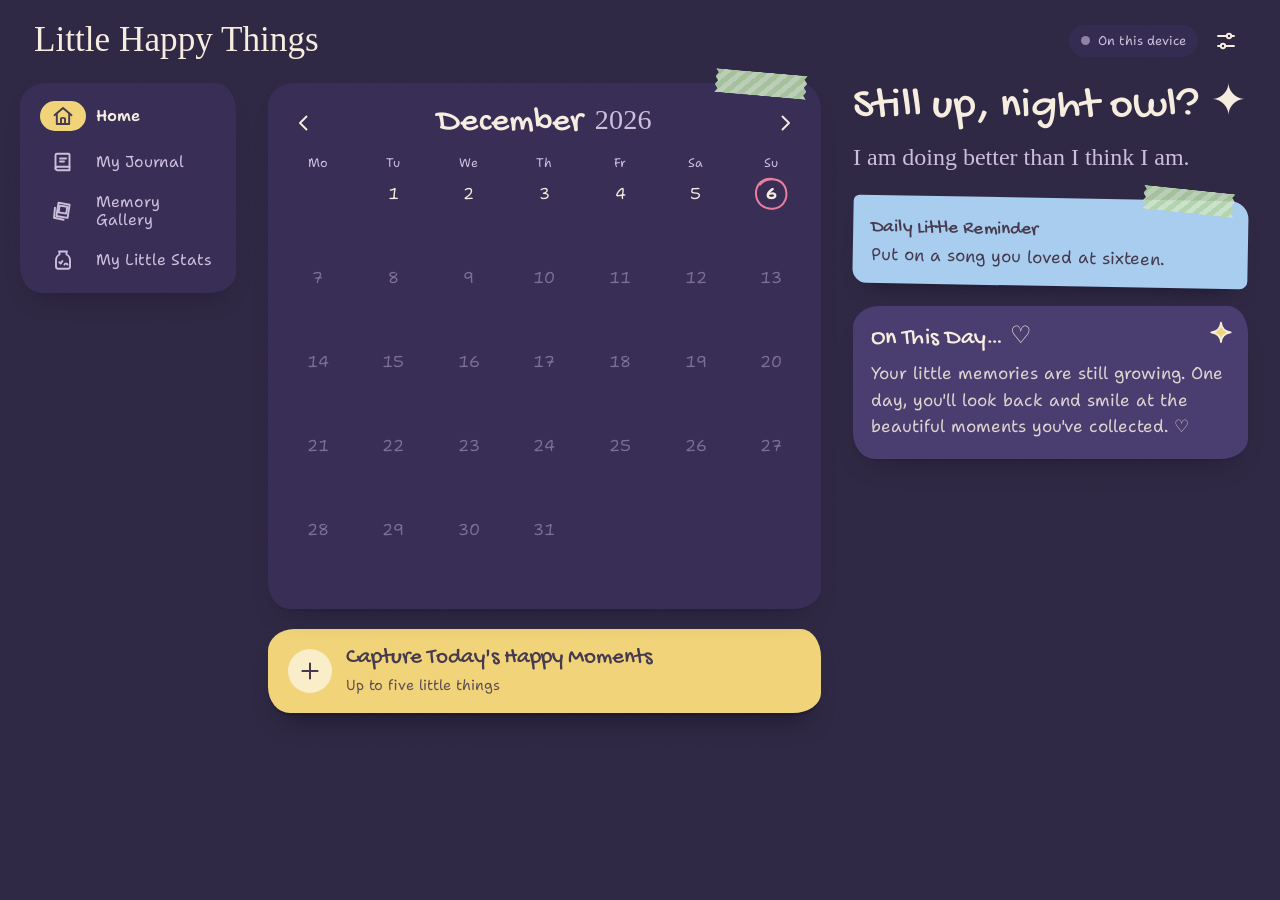
==== index.html @ 17a7c0f8 "Build Little Happy Things gratitude journal PWA Pastel scrapbook diary: calendar home, up to 5 momen" ====
<!doctype html>
<html lang="en-GB" data-theme="day">
<head>
  <meta charset="utf-8">
  <meta name="viewport" content="width=device-width, initial-scale=1, viewport-fit=cover">
  <title>Little Happy Things</title>
  <meta name="description" content="A private little diary for up to five happy moments a day.">
  <meta name="theme-color" content="#fff3c4">
  <link rel="manifest" href="manifest.webmanifest">
  <link rel="icon" href="icons/icon.svg" type="image/svg+xml">
  <link rel="apple-touch-icon" href="icons/icon-192.png">
  <meta name="apple-mobile-web-app-capable" content="yes">
  <meta name="apple-mobile-web-app-status-bar-style" content="default">
  <link rel="preload" href="fonts/shantell-sans.woff2" as="font" type="font/woff2" crossorigin>
  <link rel="preload" href="fonts/gochi-hand.woff2" as="font" type="font/woff2" crossorigin>
  <link rel="stylesheet" href="css/app.css">
  <script type="module" src="js/app.js"></script>
</head>
<body data-route="home">
  <a class="skip" href="#view">Skip to content</a>
  <header class="masthead">
    <a class="wordmark" href="#/" aria-label="Little Happy Things, home">Little Happy Things</a>
    <div class="mast-actions">
      <a id="sync-pill" class="sync-pill off" href="#/settings"><i aria-hidden="true"></i><span>On this device</span></a>
      <a class="icon-btn gear" href="#/settings" aria-label="Settings"><svg viewBox="0 0 24 24" class="icon" aria-hidden="true"><g fill="none" stroke="currentColor" stroke-width="1.9" stroke-linecap="round"><path d="M4 7h9M17 7h3M4 17h3M11 17h9"/><circle cx="15" cy="7" r="2.2"/><circle cx="9" cy="17" r="2.2"/></g></svg></a>
    </div>
  </header>
  <nav class="tabs" aria-label="Main">
    <a href="#/" data-tab="home"><svg viewBox="0 0 24 24" class="icon" aria-hidden="true"><g fill="none" stroke="currentColor" stroke-width="1.9" stroke-linecap="round" stroke-linejoin="round"><path d="M3.5 11.2 12 4l8.5 7.2"/><path d="M5.8 9.6V20h12.4V9.6"/><path d="M10 20v-5.2c0-1.1 4-1.1 4 0V20"/></g></svg><span>Home</span></a>
    <a href="#/journal" data-tab="journal"><svg viewBox="0 0 24 24" class="icon" aria-hidden="true"><g fill="none" stroke="currentColor" stroke-width="1.9" stroke-linecap="round" stroke-linejoin="round"><path d="M6 3.8h11.5a1 1 0 0 1 1 1v15.4H6.2A1.7 1.7 0 0 1 4.5 18.5V5.3c0-.9.6-1.5 1.5-1.5z"/><path d="M4.5 18.5c0-1 .8-1.8 1.8-1.8h12.2"/><path d="M9 8.5h6M9 11.5h4"/></g></svg><span>My Journal</span></a>
    <a href="#/gallery" data-tab="gallery"><svg viewBox="0 0 24 24" class="icon" aria-hidden="true"><g fill="none" stroke="currentColor" stroke-width="1.9" stroke-linecap="round" stroke-linejoin="round"><path d="M7.5 3.8 18.6 5.6l-2 13.3L5.4 17z"/><path d="M8.6 6.6l7.7 1.2-1.1 6.8-7.6-1.2z"/><path d="M4 8.6 3 18.7l9.6 2"/></g></svg><span>Memory Gallery</span></a>
    <a href="#/stats" data-tab="stats"><svg viewBox="0 0 24 24" class="icon" aria-hidden="true"><g fill="none" stroke="currentColor" stroke-width="1.9" stroke-linecap="round" stroke-linejoin="round"><path d="M8 3.5h8M8.5 3.5v3C5.8 7.8 5 10 5 12.5v6c0 1.4 1 2.2 2.2 2.2h9.6c1.2 0 2.2-.8 2.2-2.2v-6c0-2.5-.8-4.7-3.5-6v-3"/><path d="M8.2 14.2l1.4 1.4 1.8-2.6M13.4 16.5c.8-1.4 2.4-1.4 3.2 0"/></g></svg><span>My Little Stats</span></a>
  </nav>
  <main id="view" tabindex="-1"></main>
  <div id="toast" role="status" aria-live="polite"></div>
  <noscript>Little Happy Things needs JavaScript to open your diary.</noscript>
</body>
</html>
---- css/app.css ----
/* Little Happy Things: pastel scrapbook. Paper per section, plum ink, washi, Polaroids. */
@font-face { font-family: 'Shantell Sans'; src: url('../fonts/shantell-sans.woff2') format('woff2'); font-weight: 300 800; font-display: swap; }
@font-face { font-family: 'Gochi Hand'; src: url('../fonts/gochi-hand.woff2') format('woff2'); font-display: swap; }
@font-face { font-family: 'Yellowtail'; src: url('../fonts/yellowtail.woff2') format('woff2'); font-display: swap; }

:root {
  --paper: #fffaf0;
  --card: #fffdf8;
  --polaroid: #fffefa;
  --ink: #463a4f;
  --ink-soft: #6a5a75;
  --butter: #ffe08a; --butter-deep: #f3c243;
  --blush: #ffc6d1; --blush-deep: #ef8aa5;
  --lavender: #d9c7f6; --lavender-deep: #a585dd;
  --baby: #bfdff7; --baby-deep: #74b0e0;
  --sage: #cbe3bf; --sage-deep: #82b871;
  --peach: #ffd3b2;
  --jar-glass: rgb(214 234 250 / .55);
  --shadow: 62 44 78;
  --ground: #fff1c4;
  --line: rgb(70 58 79 / .12);
  --danger: #b4405c;
  --hand: 'Gochi Hand', 'Comic Sans MS', cursive;
  --script: 'Yellowtail', 'Brush Script MT', cursive;
  --body: 'Shantell Sans', 'Comic Sans MS', system-ui, sans-serif;
  --r-organic: 26px 20px 28px 22px / 22px 28px 20px 26px;
  --ease: cubic-bezier(.16, 1, .3, 1);
  color-scheme: light;
}
:root[data-theme="evening"] {
  --paper: #2b2342;
  --card: #382e56;
  --polaroid: #ece2d2;
  --ink: #f6eddf;
  --ink-soft: #cdbfdc;
  --butter: #f1d37a; --butter-deep: #e6b93e;
  --blush: #f3b5c3; --blush-deep: #e97f9c;
  --lavender: #c8b4ef; --lavender-deep: #a98be6;
  --baby: #a9cdee; --baby-deep: #79b2e2;
  --sage: #b6d6a8; --sage-deep: #8bc07a;
  --peach: #f2c29f;
  --jar-glass: rgb(160 190 230 / .18);
  --shadow: 8 4 20;
  --line: rgb(246 237 223 / .12);
  --danger: #ff9bb3;
  color-scheme: dark;
}
body[data-route="home"] { --ground: #fff1c4; }
body[data-route="day"], body[data-route="journal"] { --ground: #ffe4ea; }
body[data-route="gallery"] { --ground: #e0f0fb; }
body[data-route="stats"] { --ground: #e5f1dc; }
body[data-route="settings"], body[data-route="done"] { --ground: #efe7fb; }
[data-theme="evening"] body[data-route="home"] { --ground: #2d2643; }
[data-theme="evening"] body[data-route="day"], [data-theme="evening"] body[data-route="journal"] { --ground: #33243f; }
[data-theme="evening"] body[data-route="gallery"] { --ground: #212b47; }
[data-theme="evening"] body[data-route="stats"] { --ground: #22322f; }
[data-theme="evening"] body[data-route="settings"], [data-theme="evening"] body[data-route="done"] { --ground: #2b2342; }
/* Light paper objects keep dark ink in the evening. */
.polaroid, .mini-polaroid, .pol-frame, .slip { --ink: #463a4f; --ink-soft: #6a5a75; color: var(--ink); }

* { box-sizing: border-box; }
html { -webkit-text-size-adjust: 100%; scroll-padding-top: 80px; overflow-x: clip; }
body { overflow-x: clip; }
body {
  margin: 0; min-height: 100dvh;
  font: 400 1.0625rem/1.55 var(--body);
  color: var(--ink); background: var(--ground);
  transition: background-color .5s var(--ease);
  caret-color: var(--blush-deep);
  accent-color: var(--blush-deep);
}
body::before { /* paper grain */
  content: ''; position: fixed; inset: 0; pointer-events: none; z-index: 0; opacity: .5; mix-blend-mode: multiply;
  background-image: url("data:image/svg+xml,%3Csvg xmlns='http://www.w3.org/2000/svg' width='220' height='220'%3E%3Cfilter id='n'%3E%3CfeTurbulence type='fractalNoise' baseFrequency='.85' numOctaves='3' stitchTiles='stitch'/%3E%3CfeColorMatrix values='0 0 0 0 .45 0 0 0 0 .35 0 0 0 0 .3 0 0 0 .09 0'/%3E%3C/filter%3E%3Crect width='100%25' height='100%25' filter='url(%23n)'/%3E%3C/svg%3E");
}
[data-theme="evening"] body::before { mix-blend-mode: screen; opacity: .35; }
::selection { background: var(--butter); color: #463a4f; }
:focus-visible { outline: 3px dashed var(--lavender-deep); outline-offset: 3px; border-radius: 10px; }
* { scrollbar-width: thin; scrollbar-color: var(--lavender-deep) transparent; }
img { display: block; max-width: 100%; }
a { color: inherit; text-underline-offset: .2em; text-decoration-thickness: 1.5px; }
h1, h2, h3 { font-family: var(--hand); font-weight: 400; line-height: 1.12; margin: 0; text-wrap: balance; letter-spacing: .005em; }
h1 { font-size: clamp(2rem, 1.6rem + 1.6vw, 2.75rem); }
h2 { font-size: 1.6rem; }
h3 { font-size: 1.35rem; }
p { margin: 0; }
.sr { position: absolute; width: 1px; height: 1px; overflow: hidden; clip: rect(0 0 0 0); white-space: nowrap; }
.skip { position: absolute; left: -999px; top: 8px; z-index: 50; background: var(--card); padding: 8px 14px; border-radius: 12px; }
.skip:focus { left: 12px; }
.icon { width: 24px; height: 24px; flex: none; }
svg.deco { width: 22px; height: 22px; }

/* ---------- shell ---------- */
.masthead, .tabs, main, #toast { position: relative; z-index: 1; }
.masthead {
  display: flex; align-items: center; justify-content: space-between; gap: 12px;
  padding: calc(10px + env(safe-area-inset-top)) 16px 6px;
}
.wordmark { font: 400 clamp(1.7rem, 1.4rem + 1.2vw, 2.2rem)/1 var(--script); text-decoration: none; color: var(--ink); padding: 4px 2px 6px; }
.mast-actions { display: flex; align-items: center; gap: 6px; }
.sync-pill {
  display: inline-flex; align-items: center; gap: 8px; text-decoration: none; font-size: .8rem; white-space: nowrap;
  padding: 6px 12px; border-radius: 999px; background: color-mix(in srgb, var(--card) 80%, transparent); color: var(--ink-soft);
}
.sync-pill i { width: 9px; height: 9px; border-radius: 50%; background: var(--ink-soft); opacity: .6; }
.sync-pill.ok i { background: var(--sage-deep); opacity: 1; }
.sync-pill.syncing i { background: var(--baby-deep); opacity: 1; animation: pulse 1s ease-in-out infinite alternate; }
.sync-pill.error { color: var(--danger); } .sync-pill.error i { background: var(--danger); opacity: 1; }
@keyframes pulse { to { transform: scale(.55); } }
.icon-btn {
  display: inline-grid; place-items: center; width: 44px; height: 44px; border-radius: 50%;
  border: 0; background: transparent; color: var(--ink); cursor: pointer; text-decoration: none;
  transition: background-color .2s;
}
.icon-btn:hover { background: color-mix(in srgb, var(--ink) 8%, transparent); }

.tabs {
  position: fixed; inset: auto 0 0 0; z-index: 20;
  display: grid; grid-template-columns: repeat(4, 1fr);
  padding: 6px 6px calc(6px + env(safe-area-inset-bottom));
  background: var(--card); border-radius: 22px 22px 0 0;
  box-shadow: 0 -6px 24px -10px rgb(var(--shadow) / .3);
}
.tabs a {
  display: grid; justify-items: center; gap: 2px; padding: 6px 2px; text-decoration: none;
  font-size: .72rem; line-height: 1.15; text-align: center; color: var(--ink-soft); border-radius: 14px;
}
.tabs a .icon { padding: 3px 10px; width: 46px; height: 30px; border-radius: 999px; transition: background-color .25s var(--ease); }
.tabs a[aria-current] { color: var(--ink); font-weight: 600; }
.tabs a[aria-current] .icon { background: var(--butter); color: #463a4f; }
main { padding: 4px 16px calc(110px + env(safe-area-inset-bottom)); max-width: 1180px; outline: none; }

#toast {
  position: fixed; left: 50%; bottom: calc(96px + env(safe-area-inset-bottom)); z-index: 40;
  transform: translate(-50%, 20px); opacity: 0; pointer-events: none;
  background: var(--ink); color: var(--paper); padding: 10px 18px; border-radius: 999px; font-size: .95rem;
  box-shadow: 0 10px 24px -10px rgb(var(--shadow) / .5); transition: opacity .3s, transform .4s var(--ease);
  max-width: calc(100vw - 32px); text-align: center;
}
#toast.show { opacity: 1; transform: translate(-50%, 0); }

@media (min-width: 960px) {
  body { display: grid; grid-template-columns: 236px minmax(0, 1fr); grid-template-rows: auto 1fr; }
  .masthead { grid-column: 1 / -1; padding: 18px 32px 8px; }
  .tabs {
    position: sticky; top: 16px; align-self: start; grid-template-columns: 1fr; gap: 4px;
    margin: 12px 0 0 20px; padding: 12px; border-radius: var(--r-organic);
    box-shadow: 0 14px 30px -18px rgb(var(--shadow) / .45);
  }
  .tabs a { grid-template-columns: auto 1fr; justify-items: start; align-items: center; gap: 10px; font-size: .98rem; padding: 6px 8px; text-align: left; }
  .tabs a:hover { background: color-mix(in srgb, var(--butter) 30%, transparent); }
  main { padding: 12px 32px 56px; width: 100%; }
  #toast { bottom: 32px; }
}

/* ---------- paper pieces ---------- */
.sheet, .sheet-lav, .sheet-sage {
  position: relative; background: var(--card); border-radius: var(--r-organic);
  box-shadow: 0 2px 0 rgb(var(--shadow) / .06), 0 16px 32px -20px rgb(var(--shadow) / .45);
  padding: 18px;
}
.sheet-lav { background: var(--lavender); --ink-on: #463a4f; color: #463a4f; }
.sheet-sage { background: var(--card); }
[data-theme="evening"] .sheet-lav { background: #4a3d70; color: var(--ink); }
.tape {
  position: absolute; top: -11px; left: 50%; width: 92px; height: 24px; translate: -50% 0; rotate: -3deg; z-index: 2;
  background: repeating-linear-gradient(-45deg, rgb(255 255 255 / .35) 0 5px, transparent 5px 10px), var(--tape, var(--blush));
  opacity: .88;
  -webkit-mask: url("data:image/svg+xml,%3Csvg xmlns='http://www.w3.org/2000/svg' viewBox='0 0 92 24' preserveAspectRatio='none'%3E%3Cpath d='M0 0h92l-3 4 3 4-3 4 3 4-3 4 3 4H0l3-4-3-4 3-4-3-4 3-4z'/%3E%3C/svg%3E") 0 0 / 100% 100%;
          mask: url("data:image/svg+xml,%3Csvg xmlns='http://www.w3.org/2000/svg' viewBox='0 0 92 24' preserveAspectRatio='none'%3E%3Cpath d='M0 0h92l-3 4 3 4-3 4 3 4-3 4 3 4H0l3-4-3-4 3-4-3-4 3-4z'/%3E%3C/svg%3E") 0 0 / 100% 100%;
}
.tape-l { left: 18px; translate: 0 0; rotate: -6deg; --tape: var(--baby); }
.tape-r { left: auto; right: 14px; translate: 0 0; rotate: 5deg; --tape: var(--sage); }
.tilt-a { rotate: -1.6deg; } .tilt-b { rotate: 1.2deg; } .tilt-c { rotate: -.6deg; } .tilt-d { rotate: 2deg; }
.tilt-a .tape { --tape: var(--butter); } .tilt-b .tape { --tape: var(--baby); } .tilt-c .tape { --tape: var(--sage); } .tilt-d .tape { --tape: var(--lavender); }

.btn {
  display: inline-flex; align-items: center; justify-content: center; gap: 8px; min-height: 46px;
  padding: 10px 20px; border: 0; border-radius: 999px; cursor: pointer; text-decoration: none;
  font: 600 1rem/1.2 var(--body); color: #463a4f; background: var(--butter);
  box-shadow: 0 2px 0 rgb(var(--shadow) / .14), 0 10px 18px -12px rgb(var(--shadow) / .6);
  transition: transform .25s var(--ease), box-shadow .25s var(--ease), filter .2s;
}
.btn:hover { transform: translateY(-2px) rotate(-.6deg); }
.btn:active { transform: translateY(1px); }
.btn:disabled { opacity: .5; cursor: not-allowed; transform: none; }
.btn .icon { width: 20px; height: 20px; }
.btn-butter { background: var(--butter); }
.btn-pink { background: var(--blush); }
.btn-lav { background: var(--lavender); }
.btn-ghost { background: transparent; color: var(--ink); box-shadow: inset 0 0 0 2px var(--line); }
.btn-ghost:hover { background: color-mix(in srgb, var(--ink) 6%, transparent); }
.btn-danger { background: var(--blush-deep); color: #3a1b28; }
.btn.big { font-size: 1.12rem; min-height: 56px; padding: 12px 28px; }
.link-btn { border: 0; background: none; padding: 8px 4px; font: inherit; font-size: .95rem; color: var(--ink-soft); text-decoration: underline; cursor: pointer; }
.row { display: flex; flex-wrap: wrap; gap: 10px; align-items: center; }
.hint { font-size: .88rem; color: var(--ink-soft); margin-top: 8px; }
.page-head { margin: 8px 0 18px; }
.page-head p { color: var(--ink-soft); margin-top: 4px; }
.empty { text-align: center; padding: 34px 20px; display: grid; justify-items: center; gap: 14px; }
.empty p { max-width: 34ch; color: var(--ink-soft); }
svg.empty-deco { width: 46px; height: 46px; }
.chips { display: flex; flex-wrap: wrap; gap: 6px; }
.chip { border: 0; border-radius: 999px; padding: 6px 14px; font: inherit; font-size: .88rem; cursor: pointer; background: rgb(255 255 255 / .55); color: #463a4f; }
.chip.on { background: var(--card); box-shadow: inset 0 0 0 2px var(--lavender-deep); font-weight: 600; color: var(--ink); }

/* ---------- home ---------- */
.home { display: grid; grid-template-columns: minmax(0, 1fr); gap: 22px; }
.home-main, .home-side { display: grid; gap: 20px; align-content: start; }
@media (min-width: 960px) {
  .home { grid-template-columns: minmax(0, 1.4fr) minmax(300px, 1fr); gap: 28px 32px; }
  .recent { grid-column: 1 / -1; }
}

.cal { padding: 18px 14px 16px; }
.cal-head { display: flex; align-items: center; justify-content: space-between; margin-bottom: 8px; }
.cal-head h2 { font-size: clamp(1.7rem, 1.4rem + 1vw, 2.2rem); text-align: center; }
.cal-year { font-family: var(--script); font-size: .8em; color: var(--ink-soft); margin-left: 4px; }
.cal-dow, .cal-grid { display: grid; grid-template-columns: repeat(7, minmax(0, 1fr)); gap: 4px; }
.cal-dow span { text-align: center; font-size: .78rem; color: var(--ink-soft); padding-bottom: 4px; }
.cal-day {
  position: relative; aspect-ratio: 1 / 1.12; border-radius: 14px; text-decoration: none;
  display: grid; grid-template-rows: auto 1fr; justify-items: center; padding-top: 4px;
  font-variant-numeric: tabular-nums; transition: background-color .2s, transform .25s var(--ease);
}
a.cal-day:hover { background: color-mix(in srgb, var(--butter) 40%, transparent); transform: rotate(-2deg); }
.cal-day.has { background: color-mix(in srgb, var(--blush) 30%, transparent); }
.cal-day.future { color: var(--ink-soft); opacity: .45; }
.cal-num { position: relative; z-index: 1; font-size: .98rem; line-height: 1.6; }
.cal-day.today .cal-num { font-weight: 700; }
.today-ring { position: absolute; top: -3px; left: 50%; width: 40px; height: 40px; translate: -50% 0; overflow: visible; pointer-events: none; }
.today-ring path { fill: none; stroke: var(--blush-deep); stroke-width: 3; stroke-linecap: round; stroke-dasharray: 1; stroke-dashoffset: 1; animation: draw 1.1s .3s var(--ease) forwards; }
@keyframes draw { to { stroke-dashoffset: 0; } }
.cal-thumb { width: 66%; max-width: 46px; aspect-ratio: 1; align-self: center; background: var(--polaroid); padding: 2px 2px 5px; border-radius: 3px; rotate: -4deg; box-shadow: 0 3px 6px -2px rgb(var(--shadow) / .35); }
.cal-thumb img { width: 100%; height: 100%; object-fit: cover; border-radius: 2px; background: var(--baby); }
svg.cal-sticker { width: 62%; max-width: 40px; align-self: center; }
.cal-mark { position: absolute; right: 2px; bottom: 2px; display: flex; align-items: center; }
svg.cal-flower { width: 15px; height: 15px; }
.cal-mark i { font-style: normal; font-size: .66rem; font-weight: 700; margin-left: -1px; }
.cal-back { display: block; margin: 8px auto 0; }

.capture {
  display: flex; align-items: center; gap: 14px; text-decoration: none; padding: 16px 20px;
  background: var(--butter); color: #463a4f; border-radius: var(--r-organic);
  box-shadow: 0 3px 0 rgb(var(--shadow) / .14), 0 18px 28px -18px rgb(var(--shadow) / .65);
  transition: transform .3s var(--ease);
}
.capture:hover { transform: translateY(-3px) rotate(-.5deg); }
.capture > .icon, svg.capture-deco { width: 44px; height: 44px; padding: 9px; border-radius: 50%; background: rgb(255 255 255 / .6); }
.capture b { display: block; font: 400 1.45rem/1.1 var(--hand); }
.capture small { font-size: .9rem; opacity: .85; }
.capture.full { background: var(--blush); }

.hello { display: grid; gap: 10px; }
.affirm { font: 400 1.5rem/1.3 var(--script); color: var(--ink-soft); }
.reminder {
  position: relative; margin-top: 14px; padding: 22px 18px 16px; background: var(--baby); color: #463a4f;
  border-radius: 6px 18px 8px 14px; rotate: 1deg; box-shadow: 0 14px 22px -16px rgb(var(--shadow) / .6);
}
.reminder h2 { font-size: 1.2rem; margin-bottom: 2px; }

.otd { padding: 20px 18px; }
.otd h2 { font-size: 1.5rem; }
.otd-empty p { margin-top: 8px; color: inherit; opacity: .85; }
svg.otd-spark { position: absolute; right: 14px; top: 14px; width: 26px; height: 26px; }
.envelope { margin-top: 14px; }
.envelope summary { list-style: none; cursor: pointer; position: relative; height: 214px; perspective: 600px; border-radius: 12px; overflow: hidden; }
.envelope summary::-webkit-details-marker { display: none; }
.env-back, .env-front, .env-flap { position: absolute; left: 6%; right: 6%; }
.env-back { top: 30px; bottom: 50px; background: #b89fe6; border-radius: 10px; }
.env-front { top: 30px; bottom: 50px; background: #e8dcfb; border-radius: 10px; clip-path: polygon(0 0, 50% 58%, 100% 0, 100% 100%, 0 100%); box-shadow: inset 0 -2px 0 rgb(0 0 0 / .05); }
.env-flap { top: 30px; height: 50%; background: #d4c2f5; clip-path: polygon(0 0, 100% 0, 50% 100%); transform-origin: top; transition: transform .7s var(--ease), z-index 0s .35s; z-index: 3; }
.env-seal { position: absolute; left: 50%; top: calc(30px + 41%); translate: -50% -50%; z-index: 4; width: 40px; height: 40px; display: grid; place-items: center; border-radius: 50%; background: #f28fa8; box-shadow: 0 3px 6px rgb(0 0 0 / .18); transition: opacity .3s, scale .4s var(--ease); }
svg.seal-heart { width: 22px; height: 22px; --blush-deep: #fff2f5; }
.env-letter { position: absolute; left: 14%; right: 14%; top: 40px; height: 120px; display: flex; justify-content: center; gap: 6px; transition: transform .8s .15s var(--ease); }
.env-peek { width: 74px; height: 86px; background: var(--polaroid); padding: 5px 5px 14px; border-radius: 3px; box-shadow: 0 4px 10px -4px rgb(0 0 0 / .3); display: grid; place-items: center; }
.env-peek.p0 { rotate: -8deg; } .env-peek.p1 { rotate: 3deg; translate: 0 -6px; } .env-peek.p2 { rotate: 9deg; }
.env-peek img { width: 100%; height: 100%; object-fit: cover; }
.env-peek svg { width: 40px; height: 40px; }
.env-label { position: absolute; left: 0; right: 0; bottom: 0; z-index: 5; text-align: center; color: inherit; transition: opacity .3s; }
.env-label b { display: block; font: 400 1.15rem/1.1 var(--hand); }
.env-label small { font-size: .82rem; opacity: .8; }
.envelope[open] .env-flap { transform: rotateX(180deg); z-index: 0; }
.envelope[open] .env-seal { opacity: 0; scale: .4; }
.envelope[open] .env-letter { transform: translateY(-34px); }
.envelope[open] .env-label small { visibility: hidden; }
.otd-body { display: grid; gap: 8px; margin-top: 10px; animation: rise .6s .2s var(--ease) backwards; }
@keyframes rise { from { opacity: 0; transform: translateY(14px); } }
.otd-date { font: 400 1.6rem/1.2 var(--script); }
.otd-sub { font-size: .95rem; }
.otd-list { list-style: none; padding: 0; margin: 8px 0 6px; display: grid; grid-template-columns: repeat(auto-fill, minmax(130px, 1fr)); gap: 14px; }
.otd-body .btn { justify-self: start; background: var(--card); color: var(--ink); }
[data-theme="evening"] .otd .chip { background: rgb(255 255 255 / .12); color: var(--ink); }

.mini-polaroid {
  position: relative; display: grid; gap: 6px; align-content: start; background: var(--polaroid); padding: 8px 8px 10px;
  border-radius: 4px; text-decoration: none; box-shadow: 0 2px 0 rgb(0 0 0 / .04), 0 10px 18px -12px rgb(var(--shadow) / .6);
  transition: transform .3s var(--ease);
}
a.mini-polaroid:hover { transform: translateY(-4px) rotate(0deg); }
.mini-polaroid img { width: 100%; aspect-ratio: 1; object-fit: cover; border-radius: 2px; background: var(--baby); }
.mini-polaroid p { font-size: .86rem; line-height: 1.35; display: -webkit-box; -webkit-line-clamp: 3; -webkit-box-orient: vertical; overflow: hidden; }
.mini-polaroid time { font-size: .78rem; color: var(--ink-soft); }
.mini-polaroid.note { background: color-mix(in srgb, var(--butter) 55%, #fffdf6); min-height: 150px; }
.mini-polaroid.note p { -webkit-line-clamp: 5; font-family: var(--hand); font-size: 1.05rem; }
svg.note-sticker { width: 34px; height: 34px; }
.mini-meta { display: flex; gap: 4px; }
.mini-meta svg { width: 24px; height: 24px; }

.recent h2 { margin-bottom: 10px; }
.recent-strip { list-style: none; margin: 0 -16px; padding: 10px 16px 16px; display: grid; grid-auto-flow: column; grid-auto-columns: 136px; gap: 14px; overflow-x: auto; scroll-snap-type: x mandatory; }
.recent-strip li { scroll-snap-align: start; }
@media (min-width: 960px) { .recent-strip { margin: 0; padding: 10px 4px 16px; grid-auto-columns: 150px; } }

/* ---------- day page ---------- */
.day { display: grid; grid-template-columns: minmax(0, 1fr); gap: 18px; }
.day-head { display: grid; gap: 4px; }
.back { display: inline-flex; align-items: center; gap: 2px; text-decoration: none; color: var(--ink-soft); font-size: .95rem; justify-self: start; padding: 6px 8px 6px 0; }
.back .icon { width: 20px; height: 20px; }
.day-date { font: 400 1.75rem/1.2 var(--script); color: var(--ink-soft); }
.day-sub { color: var(--ink-soft); }
.jar-panel { display: flex; align-items: center; gap: 14px; padding: 6px 4px; }
svg.jar { width: 92px; height: auto; flex: none; overflow: visible; }
.jar-count, .jar-full { font: 400 1.35rem/1.25 var(--hand); }
.jar-count b { font-family: var(--body); font-weight: 700; font-size: 1.1rem; background: var(--butter); color: #463a4f; padding: 1px 9px; border-radius: 999px; margin-right: 4px; }
.jar-full { color: var(--blush-deep); }
.jar-star { transform-box: fill-box; }
.jar-star.drop, .done .jar-star { animation: drop .9s var(--ease) backwards; animation-delay: calc(var(--i) * 90ms); }
@keyframes drop { from { opacity: 0; translate: 0 -70px; } 60% { opacity: 1; } }

.moments { list-style: none; padding: 0; margin: 0; display: grid; gap: 26px; }
@media (min-width: 760px) { .moments { grid-template-columns: repeat(2, minmax(0, 1fr)); align-items: start; } .moment.editing { grid-column: 1 / -1; } }
@media (min-width: 960px) {
  .day { grid-template-columns: 220px minmax(0, 1fr); column-gap: 32px; align-items: start; }
  .day-head { grid-column: 1 / -1; }
  .jar-panel { grid-row: 2 / span 3; position: sticky; top: 20px; flex-direction: column; text-align: center; }
  .jar-panel svg.jar { width: 150px; }
  .moments, .add-moment, .day-save { grid-column: 2; }
}
.moment { position: relative; padding: 22px 18px 12px; border-radius: 6px; box-shadow: 0 2px 0 rgb(0 0 0 / .04), 0 18px 28px -20px rgb(var(--shadow) / .7); }
.moment.note {
  background: var(--card);
  background-image: repeating-linear-gradient(transparent 0 29px, var(--line) 29px 30px);
  background-position: 0 14px;
}
.moment.polaroid { background: var(--polaroid); padding: 14px 14px 12px; }
.pol-frame { background: var(--baby); border-radius: 2px; overflow: hidden; aspect-ratio: 1; }
.pol-frame img { width: 100%; height: 100%; object-fit: cover; }
.moment-prompt { font-size: .82rem; color: var(--ink-soft); margin-top: 6px; }
.moment-text { font: 400 1.3rem/1.38 var(--hand); margin-top: 4px; overflow-wrap: anywhere; }
.polaroid .moment-text { margin-top: 2px; }
.moment-foot { display: flex; align-items: center; gap: 2px; margin-top: 6px; min-height: 44px; }
.moment-foot .spacer { flex: 1; }
.moment-foot .icon-btn { width: 40px; height: 40px; color: var(--ink-soft); }
.mood-tag { display: inline-flex; align-items: center; gap: 6px; font-size: .88rem; color: var(--ink-soft); }
.mood-tag svg { width: 28px; height: 28px; }
svg.moment-sticker { position: absolute; right: -10px; top: -14px; width: 54px; height: 54px; rotate: 12deg; filter: drop-shadow(0 3px 3px rgb(var(--shadow) / .2)); }
.moment.confirm { rotate: 0deg; display: grid; gap: 8px; padding: 20px 18px; }
.confirm-q { font: 400 1.4rem var(--hand); }
.confirm-text { color: var(--ink-soft); }
.moment.editing { rotate: 0deg; padding: 24px 18px 18px; box-shadow: 0 0 0 3px var(--blush), 0 22px 36px -22px rgb(var(--shadow) / .8); }
.editor { display: grid; gap: 14px; }
.editor-prompt { display: flex; align-items: center; justify-content: space-between; gap: 8px; }
.editor-prompt label { font: 400 1.35rem/1.2 var(--hand); }
.editor textarea {
  width: 100%; resize: vertical; min-height: 96px; border: 0; padding: 4px 2px; font: 400 1.3rem/30px var(--hand); color: var(--ink);
  background: repeating-linear-gradient(transparent 0 29px, var(--line) 29px 30px); background-attachment: local;
}
.editor textarea::placeholder { color: var(--ink-soft); opacity: .8; }
.editor textarea:focus-visible { outline-offset: 6px; }
.char-count { font-size: .78rem; color: var(--ink-soft); text-align: right; margin-top: -10px; font-variant-numeric: tabular-nums; }
.editor-photo { display: flex; align-items: center; gap: 14px; }
.editor-photo .pol-frame.small { width: 96px; flex: none; padding: 5px 5px 14px; background: var(--polaroid); box-shadow: 0 6px 14px -8px rgb(var(--shadow) / .6); rotate: -3deg; }
.editor-photo .pol-frame.small img { aspect-ratio: 1; }
.editor-photo .col { display: grid; gap: 4px; justify-items: start; }
.photo-drop { display: flex; align-items: center; gap: 12px; width: 100%; padding: 14px 16px; border-radius: 14px; border: 2px dashed var(--line); cursor: pointer; color: var(--ink-soft); }
.photo-drop:hover { border-color: var(--blush-deep); color: var(--ink); }
.file-btn.busy { opacity: .6; pointer-events: none; }
.file-btn.busy span::after { content: ' (tidying up…)'; }
.picker { border: 0; padding: 0; margin: 0; }
.picker legend { font-size: .9rem; color: var(--ink-soft); margin-bottom: 6px; padding: 0; }
.picker-row { display: flex; flex-wrap: wrap; gap: 6px; }
.picker input { position: absolute; opacity: 0; width: 1px; height: 1px; }
.picker label { display: grid; place-items: center; width: 48px; height: 48px; border-radius: 14px; cursor: pointer; transition: background-color .2s, transform .25s var(--ease); }
.picker label:hover { background: color-mix(in srgb, var(--butter) 40%, transparent); transform: rotate(-6deg); }
.picker label svg { width: 36px; height: 36px; }
.picker .none { font-size: .78rem; color: var(--ink-soft); }
.picker input:checked + label { background: var(--butter); box-shadow: inset 0 0 0 2px #463a4f; --ink: #463a4f; color: #463a4f; }
.picker input:focus-visible + label { outline: 3px dashed var(--lavender-deep); outline-offset: 2px; }
.picker-row.moods { display: grid; grid-template-columns: repeat(6, minmax(0, 1fr)); max-width: 420px; }
.moods label { width: auto; height: auto; padding: 6px 2px 4px; gap: 2px; font-size: .72rem; }
.moods label svg { width: 34px; height: 34px; }
.editor-actions { display: flex; justify-content: flex-end; gap: 10px; flex-wrap: wrap; }
.add-moment {
  display: grid; grid-template-columns: auto 1fr; align-items: center; column-gap: 12px; text-align: left; width: 100%;
  padding: 16px 18px; border-radius: var(--r-organic); border: 2.5px dashed color-mix(in srgb, var(--ink) 30%, transparent);
  background: color-mix(in srgb, var(--card) 50%, transparent); color: var(--ink); cursor: pointer; font: inherit;
  transition: background-color .2s, transform .3s var(--ease);
}
.add-moment:hover { background: var(--card); transform: rotate(-.5deg); }
.add-moment .icon { grid-row: span 2; width: 40px; height: 40px; padding: 8px; border-radius: 50%; background: var(--blush); color: #463a4f; }
.add-moment span { font: 400 1.35rem/1.15 var(--hand); }
.add-moment small { color: var(--ink-soft); font-size: .9rem; }
.day-save { display: grid; justify-items: center; padding: 8px 0 4px; }

/* ---------- save reward ---------- */
.done { position: relative; min-height: 70dvh; display: grid; place-items: center; padding: 30px 0; overflow: hidden; }
.done-card {
  position: relative; max-width: 560px; width: 100%; text-align: center; display: grid; justify-items: center; gap: 18px;
  padding: 44px 26px 30px; background: var(--card); border-radius: var(--r-organic);
  box-shadow: 0 30px 50px -30px rgb(var(--shadow) / .7); animation: rise .8s var(--ease) backwards;
}
.done-lead { font: 400 1.4rem var(--hand); color: var(--ink-soft); }
.done-quote { margin: 0; font: 400 clamp(2.1rem, 1.6rem + 2vw, 3rem)/1.18 var(--script); text-wrap: balance; color: var(--ink); }
.done svg.jar.small { width: 84px; }
.done-actions { display: grid; justify-items: center; gap: 6px; }
.confetti span { position: absolute; top: -40px; left: calc(6% + var(--i) * 12%); animation: fall 6s calc(var(--i) * -.7s) linear infinite; }
.confetti svg { width: 26px; height: 26px; }
@keyframes fall { to { transform: translateY(calc(100dvh + 80px)) rotate(240deg); } }

/* ---------- journal ---------- */
.search {
  display: flex; align-items: center; gap: 10px; padding: 0 16px; margin-bottom: 18px;
  background: var(--card); border-radius: 999px; box-shadow: inset 0 0 0 2px var(--line);
}
.search:focus-within { box-shadow: inset 0 0 0 2px var(--blush-deep); }
.search input { flex: 1; min-width: 0; height: 52px; border: 0; background: none; font: inherit; color: var(--ink); outline: none; }
.search input::placeholder { color: var(--ink-soft); }
.month-h { margin: 22px 0 10px; font-size: 1.5rem; }
.entries { list-style: none; padding: 0; margin: 0; display: grid; gap: 12px; }
.entry {
  display: grid; grid-template-columns: 54px minmax(0, 1fr) auto; gap: 14px; align-items: start; padding: 14px 16px;
  background: var(--card); border-radius: var(--r-organic); text-decoration: none;
  box-shadow: 0 10px 22px -18px rgb(var(--shadow) / .6); transition: transform .3s var(--ease);
}
.entry:hover { transform: translateX(4px) rotate(-.3deg); }
.entry-date { display: grid; justify-items: center; line-height: 1; padding-top: 2px; }
.entry-date b { font: 400 2.1rem var(--hand); }
.entry-date small { font-size: .78rem; color: var(--ink-soft); margin-top: 4px; }
.entry-lines { list-style: none; padding: 0; margin: 0; display: grid; gap: 4px; }
.entry-lines li { display: flex; gap: 8px; align-items: start; font-size: .97rem; }
.entry-lines span { overflow-wrap: anywhere; }
svg.mood.xs, .entry-lines svg.dot { width: 22px; height: 22px; flex: none; }
mark { background: var(--butter); color: #463a4f; border-radius: 4px; padding: 0 2px; }
.entry-thumbs { display: flex; }
.entry-thumbs .thumb { width: 52px; height: 58px; padding: 3px 3px 9px; background: var(--polaroid); border-radius: 2px; box-shadow: 0 4px 8px -4px rgb(var(--shadow) / .5); }
.entry-thumbs .thumb + .thumb { margin-left: -18px; }
.entry-thumbs img { width: 100%; height: 100%; object-fit: cover; }
@media (max-width: 520px) { .entry { grid-template-columns: 46px minmax(0, 1fr); } .entry-thumbs { grid-column: 2; } }

/* ---------- gallery ---------- */
.filters { display: flex; flex-wrap: wrap; gap: 10px; margin-bottom: 20px; }
.filters label { display: flex; align-items: center; gap: 8px; font-size: .9rem; color: var(--ink-soft); }
select {
  appearance: none; font: inherit; color: var(--ink); min-height: 44px; padding: 8px 38px 8px 16px; border: 0; border-radius: 999px; cursor: pointer;
  background: var(--card) url("data:image/svg+xml,%3Csvg xmlns='http://www.w3.org/2000/svg' viewBox='0 0 24 24'%3E%3Cpath d='M7 10l5 5 5-5' fill='none' stroke='%23a585dd' stroke-width='2.4' stroke-linecap='round' stroke-linejoin='round'/%3E%3C/svg%3E") right 12px center / 18px no-repeat;
  box-shadow: inset 0 0 0 2px var(--line);
}
.masonry { list-style: none; padding: 8px 0 0; margin: 0; columns: 2; column-gap: 16px; }
@media (min-width: 700px) { .masonry { columns: 3; column-gap: 22px; } }
@media (min-width: 1200px) { .masonry { columns: 4; } }
.masonry li { break-inside: avoid; padding: 14px 0 12px; }
.g-item { position: relative; display: grid; gap: 8px; text-decoration: none; padding: 10px 10px 12px; border-radius: 4px; box-shadow: 0 2px 0 rgb(0 0 0 / .04), 0 16px 24px -18px rgb(var(--shadow) / .7); transition: transform .35s var(--ease); }
.g-item:hover { transform: translateY(-4px) rotate(0deg) scale(1.02); }
.g-item.polaroid { background: var(--polaroid); }
.g-item.note { background: var(--card); padding: 22px 14px 12px; }
.masonry li:nth-child(5n+2) .g-item.note { background: var(--butter); color: #463a4f; }
.masonry li:nth-child(5n+4) .g-item.note { background: var(--blush); color: #463a4f; }
.g-item p { font: 400 1.12rem/1.35 var(--hand); overflow-wrap: anywhere; }
.g-item.note p { font-size: 1.3rem; }
.g-meta { display: flex; justify-content: space-between; align-items: center; font-size: .78rem; color: var(--ink-soft); }
.masonry .note .g-meta { color: inherit; opacity: .75; }
svg.g-sticker { position: absolute; right: -8px; bottom: 26px; width: 42px; height: 42px; rotate: -10deg; }

/* ---------- stats ---------- */
.recap { display: grid; gap: 20px; padding: 22px; }
@media (min-width: 760px) { .recap { grid-template-columns: 200px minmax(0, 1fr); align-items: center; } .shelf { grid-column: 1 / -1; } }
.recap-jar { display: grid; justify-items: center; gap: 4px; }
.recap-jar svg.jar { width: 130px; }
.jar-label { display: grid; justify-items: center; background: var(--butter); color: #463a4f; padding: 6px 16px 8px; border-radius: 6px 14px 8px 12px; rotate: -3deg; text-align: center; }
.jar-label b { font: 400 2.4rem/1 var(--hand); }
.jar-label span { font-size: .85rem; }
.recap-notes { display: grid; gap: 12px; }
.recap-list { list-style: none; padding: 0; margin: 0; display: grid; gap: 10px; }
.recap-list li { padding-left: 26px; position: relative; }
.recap-list li:not(.with-art)::before { content: ''; position: absolute; left: 4px; top: .55em; width: 10px; height: 10px; border-radius: 50%; background: var(--sage-deep); }
.recap-list li.with-art { padding-left: 0; display: flex; align-items: center; gap: 10px; }
svg.mood.sm, svg.sticker.sm { width: 34px; height: 34px; flex: none; }
.shelf { list-style: none; padding: 14px 0 0; margin: 0; display: grid; grid-template-columns: repeat(6, 1fr); gap: 12px 8px; border-top: 2px dashed var(--line); }
@media (min-width: 760px) { .shelf { grid-template-columns: repeat(12, 1fr); } }
.shelf li { display: grid; justify-items: center; gap: 2px; font-size: .8rem; }
.shelf b { font-weight: 700; font-variant-numeric: tabular-nums; }
.shelf small { color: var(--ink-soft); }
.shelf-jar { position: relative; width: 30px; height: 38px; border: 2px solid var(--ink); border-radius: 8px 8px 10px 10px; background: var(--jar-glass); overflow: hidden; }
.shelf-jar::before { content: ''; position: absolute; left: 3px; right: 3px; top: -2px; height: 5px; background: var(--lavender); border-bottom: 2px solid var(--ink); }
.shelf-jar i { position: absolute; left: 0; right: 0; bottom: 0; height: calc(var(--fill) * 80%); background: var(--sage-deep); transition: height .8s var(--ease); }
.memory-jar { margin-top: 26px; display: grid; gap: 16px; padding: 22px; }
.mj-head { display: flex; flex-wrap: wrap; justify-content: space-between; align-items: center; gap: 12px; }
.mj-head p { color: var(--ink-soft); margin-top: 4px; }
.slips { list-style: none; padding: 6px 0 0; margin: 0; display: flex; flex-wrap: wrap; gap: 10px 8px; }
.slip {
  display: block; max-width: 22ch; padding: 6px 12px 7px; font-size: .86rem; line-height: 1.3; text-decoration: none; color: #463a4f;
  border-radius: 2px 6px 3px 5px; box-shadow: 0 4px 8px -5px rgb(0 0 0 / .35); white-space: nowrap; overflow: hidden; text-overflow: ellipsis;
  transition: transform .25s var(--ease);
}
.slip:hover { transform: translateY(-3px) rotate(0deg); }
.slip-butter { background: var(--butter); } .slip-blush { background: var(--blush); } .slip-lavender { background: var(--lavender); }
.slip-baby { background: var(--baby); } .slip-sage { background: var(--sage); } .slip-peach { background: var(--peach); }
.pulled { display: flex; gap: 14px; align-items: center; max-width: none; white-space: normal; padding: 14px 16px; font-size: 1rem; rotate: -1deg; }
.pulled b { display: block; font: 400 1.35rem/1.25 var(--hand); }
.pulled small { font-size: .82rem; opacity: .8; }
.pulled .thumb { width: 70px; flex: none; padding: 3px 3px 10px; background: #fffefa; box-shadow: 0 4px 8px -4px rgb(0 0 0 / .4); }
.pulled .thumb img { aspect-ratio: 1; object-fit: cover; }
.pulled.pop { animation: pop .6s var(--ease); }
@keyframes pop { from { transform: translateY(30px) scale(.8) rotate(-8deg); opacity: 0; } }

/* ---------- settings ---------- */
.settings { display: grid; gap: 22px; max-width: 680px; }
.settings .page-head { margin-bottom: 0; }
.set-card { display: grid; gap: 12px; padding: 22px; }
.set-card h2 { display: flex; align-items: center; gap: 10px; font-size: 1.5rem; }
.set-card > p { color: var(--ink-soft); }
.sync-form { display: grid; gap: 14px; }
.sync-form label { display: grid; gap: 4px; font-weight: 600; font-size: .95rem; }
.sync-form small { font-weight: 400; color: var(--ink-soft); }
.sync-form input { font: inherit; font-weight: 400; color: var(--ink); min-height: 48px; padding: 10px 14px; border-radius: 14px; border: 0; background: var(--paper); box-shadow: inset 0 0 0 2px var(--line); }
.sync-form input:focus { outline: none; box-shadow: inset 0 0 0 2px var(--blush-deep); }
.sync-form .btn { justify-self: start; }
.error { color: var(--danger); font-size: .92rem; }
.fine { font-size: .82rem; color: var(--ink-soft); }
.seg { display: flex; flex-wrap: wrap; gap: 8px; }
.seg input { position: absolute; opacity: 0; }
.seg span { display: inline-block; padding: 10px 16px; border-radius: 999px; cursor: pointer; box-shadow: inset 0 0 0 2px var(--line); font-size: .95rem; }
.seg input:checked + span { background: var(--lavender); color: #463a4f; box-shadow: none; font-weight: 600; }
.seg input:focus-visible + span { outline: 3px dashed var(--lavender-deep); outline-offset: 2px; }

@media (prefers-reduced-motion: reduce) {
  *, *::before, *::after { animation-duration: .01ms !important; animation-iteration-count: 1 !important; transition-duration: .15s !important; }
  .today-ring path { stroke-dashoffset: 0; }
  .confetti { display: none; }
}
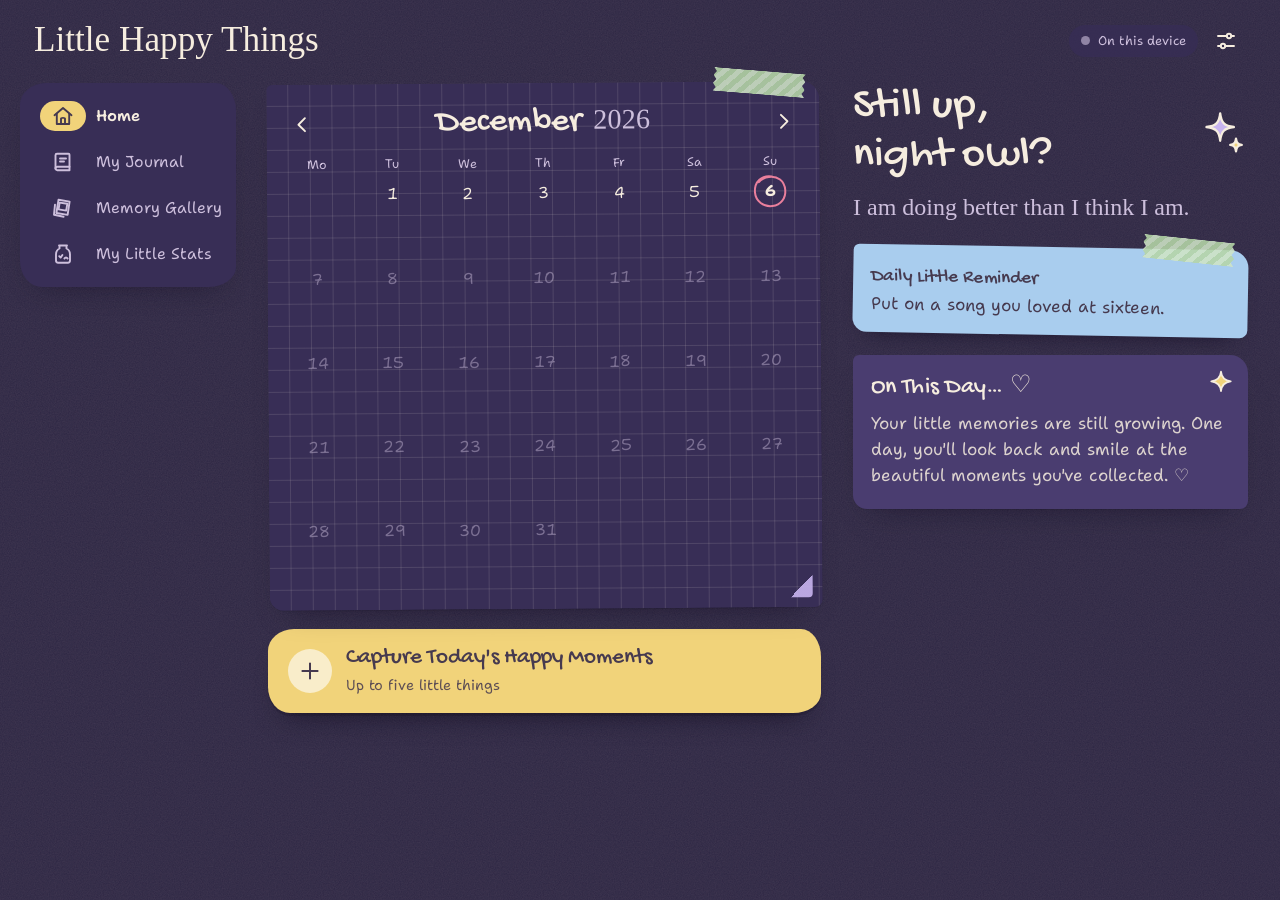
==== commit c323f078: "Apply design review fixes Paper sheets with visible grain and grid-paper calendar, star-filled year " ====
--- a/index.html
+++ b/index.html
@@ -27,9 +27,9 @@
   </header>
   <nav class="tabs" aria-label="Main">
     <a href="#/" data-tab="home"><svg viewBox="0 0 24 24" class="icon" aria-hidden="true"><g fill="none" stroke="currentColor" stroke-width="1.9" stroke-linecap="round" stroke-linejoin="round"><path d="M3.5 11.2 12 4l8.5 7.2"/><path d="M5.8 9.6V20h12.4V9.6"/><path d="M10 20v-5.2c0-1.1 4-1.1 4 0V20"/></g></svg><span>Home</span></a>
-    <a href="#/journal" data-tab="journal"><svg viewBox="0 0 24 24" class="icon" aria-hidden="true"><g fill="none" stroke="currentColor" stroke-width="1.9" stroke-linecap="round" stroke-linejoin="round"><path d="M6 3.8h11.5a1 1 0 0 1 1 1v15.4H6.2A1.7 1.7 0 0 1 4.5 18.5V5.3c0-.9.6-1.5 1.5-1.5z"/><path d="M4.5 18.5c0-1 .8-1.8 1.8-1.8h12.2"/><path d="M9 8.5h6M9 11.5h4"/></g></svg><span>My Journal</span></a>
-    <a href="#/gallery" data-tab="gallery"><svg viewBox="0 0 24 24" class="icon" aria-hidden="true"><g fill="none" stroke="currentColor" stroke-width="1.9" stroke-linecap="round" stroke-linejoin="round"><path d="M7.5 3.8 18.6 5.6l-2 13.3L5.4 17z"/><path d="M8.6 6.6l7.7 1.2-1.1 6.8-7.6-1.2z"/><path d="M4 8.6 3 18.7l9.6 2"/></g></svg><span>Memory Gallery</span></a>
-    <a href="#/stats" data-tab="stats"><svg viewBox="0 0 24 24" class="icon" aria-hidden="true"><g fill="none" stroke="currentColor" stroke-width="1.9" stroke-linecap="round" stroke-linejoin="round"><path d="M8 3.5h8M8.5 3.5v3C5.8 7.8 5 10 5 12.5v6c0 1.4 1 2.2 2.2 2.2h9.6c1.2 0 2.2-.8 2.2-2.2v-6c0-2.5-.8-4.7-3.5-6v-3"/><path d="M8.2 14.2l1.4 1.4 1.8-2.6M13.4 16.5c.8-1.4 2.4-1.4 3.2 0"/></g></svg><span>My Little Stats</span></a>
+    <a href="#/journal" data-tab="journal"><svg viewBox="0 0 24 24" class="icon" aria-hidden="true"><g fill="none" stroke="currentColor" stroke-width="1.9" stroke-linecap="round" stroke-linejoin="round"><path d="M6 3.8h11.5a1 1 0 0 1 1 1v15.4H6.2A1.7 1.7 0 0 1 4.5 18.5V5.3c0-.9.6-1.5 1.5-1.5z"/><path d="M4.5 18.5c0-1 .8-1.8 1.8-1.8h12.2"/><path d="M9 8.5h6M9 11.5h4"/></g></svg><span><span class="tab-full">My Journal</span><span class="tab-short">Journal</span></span></a>
+    <a href="#/gallery" data-tab="gallery"><svg viewBox="0 0 24 24" class="icon" aria-hidden="true"><g fill="none" stroke="currentColor" stroke-width="1.9" stroke-linecap="round" stroke-linejoin="round"><path d="M7.5 3.8 18.6 5.6l-2 13.3L5.4 17z"/><path d="M8.6 6.6l7.7 1.2-1.1 6.8-7.6-1.2z"/><path d="M4 8.6 3 18.7l9.6 2"/></g></svg><span><span class="tab-full">Memory Gallery</span><span class="tab-short">Gallery</span></span></a>
+    <a href="#/stats" data-tab="stats"><svg viewBox="0 0 24 24" class="icon" aria-hidden="true"><g fill="none" stroke="currentColor" stroke-width="1.9" stroke-linecap="round" stroke-linejoin="round"><path d="M8 3.5h8M8.5 3.5v3C5.8 7.8 5 10 5 12.5v6c0 1.4 1 2.2 2.2 2.2h9.6c1.2 0 2.2-.8 2.2-2.2v-6c0-2.5-.8-4.7-3.5-6v-3"/><path d="M8.2 14.2l1.4 1.4 1.8-2.6M13.4 16.5c.8-1.4 2.4-1.4 3.2 0"/></g></svg><span><span class="tab-full">My Little Stats</span><span class="tab-short">Stats</span></span></a>
   </nav>
   <main id="view" tabindex="-1"></main>
   <div id="toast" role="status" aria-live="polite"></div>
--- a/css/app.css
+++ b/css/app.css
@@ -70,10 +70,10 @@
   accent-color: var(--blush-deep);
 }
 body::before { /* paper grain */
-  content: ''; position: fixed; inset: 0; pointer-events: none; z-index: 0; opacity: .5; mix-blend-mode: multiply;
-  background-image: url("data:image/svg+xml,%3Csvg xmlns='http://www.w3.org/2000/svg' width='220' height='220'%3E%3Cfilter id='n'%3E%3CfeTurbulence type='fractalNoise' baseFrequency='.85' numOctaves='3' stitchTiles='stitch'/%3E%3CfeColorMatrix values='0 0 0 0 .45 0 0 0 0 .35 0 0 0 0 .3 0 0 0 .09 0'/%3E%3C/filter%3E%3Crect width='100%25' height='100%25' filter='url(%23n)'/%3E%3C/svg%3E");
-}
-[data-theme="evening"] body::before { mix-blend-mode: screen; opacity: .35; }
+  content: ''; position: fixed; inset: 0; pointer-events: none; z-index: 0; opacity: .9; mix-blend-mode: multiply;
+  background-image: url("data:image/svg+xml,%3Csvg xmlns='http://www.w3.org/2000/svg' width='220' height='220'%3E%3Cfilter id='n'%3E%3CfeTurbulence type='fractalNoise' baseFrequency='.85' numOctaves='3' stitchTiles='stitch'/%3E%3CfeColorMatrix values='0 0 0 0 .45 0 0 0 0 .35 0 0 0 0 .3 0 0 0 .26 0'/%3E%3C/filter%3E%3Crect width='100%25' height='100%25' filter='url(%23n)'/%3E%3C/svg%3E");
+}
+[data-theme="evening"] body::before { mix-blend-mode: screen; opacity: .45; }
 ::selection { background: var(--butter); color: #463a4f; }
 :focus-visible { outline: 3px dashed var(--lavender-deep); outline-offset: 3px; border-radius: 10px; }
 * { scrollbar-width: thin; scrollbar-color: var(--lavender-deep) transparent; }
@@ -123,10 +123,11 @@
 }
 .tabs a {
   display: grid; justify-items: center; gap: 2px; padding: 6px 2px; text-decoration: none;
-  font-size: .72rem; line-height: 1.15; text-align: center; color: var(--ink-soft); border-radius: 14px;
+  font-size: .78rem; line-height: 1.15; text-align: center; color: var(--ink-soft); border-radius: 14px;
 }
 .tabs a .icon { padding: 3px 10px; width: 46px; height: 30px; border-radius: 999px; transition: background-color .25s var(--ease); }
 .tabs a[aria-current] { color: var(--ink); font-weight: 600; }
+.tab-full { display: none; } .tab-short { white-space: nowrap; }
 .tabs a[aria-current] .icon { background: var(--butter); color: #463a4f; }
 main { padding: 4px 16px calc(110px + env(safe-area-inset-bottom)); max-width: 1180px; outline: none; }
 
@@ -149,15 +150,20 @@
   }
   .tabs a { grid-template-columns: auto 1fr; justify-items: start; align-items: center; gap: 10px; font-size: .98rem; padding: 6px 8px; text-align: left; }
   .tabs a:hover { background: color-mix(in srgb, var(--butter) 30%, transparent); }
+  .tab-full { display: inline; white-space: nowrap; } .tab-short { display: none; }
   main { padding: 12px 32px 56px; width: 100%; }
   #toast { bottom: 32px; }
 }
 
 /* ---------- paper pieces ---------- */
 .sheet, .sheet-lav, .sheet-sage {
-  position: relative; background: var(--card); border-radius: var(--r-organic);
-  box-shadow: 0 2px 0 rgb(var(--shadow) / .06), 0 16px 32px -20px rgb(var(--shadow) / .45);
+  position: relative; background: var(--card); border-radius: 6px 18px 8px 14px;
+  box-shadow: 0 1px 0 rgb(var(--shadow) / .08), 0 16px 30px -20px rgb(var(--shadow) / .5);
   padding: 18px;
+}
+.sheet::after, .sheet-sage::after { /* photo-corner mount */
+  content: ''; position: absolute; right: 10px; bottom: 10px; width: 22px; height: 22px; pointer-events: none;
+  background: linear-gradient(-45deg, var(--lavender) 50%, transparent 50%); opacity: .9; border-radius: 0 0 4px 0;
 }
 .sheet-lav { background: var(--lavender); --ink-on: #463a4f; color: #463a4f; }
 .sheet-sage { background: var(--card); }
@@ -212,7 +218,12 @@
   .recent { grid-column: 1 / -1; }
 }
 
-.cal { padding: 18px 14px 16px; }
+.cal {
+  padding: 18px 14px 16px; rotate: -.4deg;
+  background-color: var(--card);
+  background-image: linear-gradient(var(--line) 1px, transparent 1px), linear-gradient(90deg, var(--line) 1px, transparent 1px);
+  background-size: 22px 22px; background-position: -1px -1px;
+}
 .cal-head { display: flex; align-items: center; justify-content: space-between; margin-bottom: 8px; }
 .cal-head h2 { font-size: clamp(1.7rem, 1.4rem + 1vw, 2.2rem); text-align: center; }
 .cal-year { font-family: var(--script); font-size: .8em; color: var(--ink-soft); margin-left: 4px; }
@@ -252,6 +263,8 @@
 .capture.full { background: var(--blush); }
 
 .hello { display: grid; gap: 10px; }
+.hello h1 { display: flex; align-items: center; gap: 8px; }
+svg.greet-art { width: 1.15em; height: 1.15em; flex: none; }
 .affirm { font: 400 1.5rem/1.3 var(--script); color: var(--ink-soft); }
 .reminder {
   position: relative; margin-top: 14px; padding: 22px 18px 16px; background: var(--baby); color: #463a4f;
@@ -288,7 +301,7 @@
 @keyframes rise { from { opacity: 0; transform: translateY(14px); } }
 .otd-date { font: 400 1.6rem/1.2 var(--script); }
 .otd-sub { font-size: .95rem; }
-.otd-list { list-style: none; padding: 0; margin: 8px 0 6px; display: grid; grid-template-columns: repeat(auto-fill, minmax(130px, 1fr)); gap: 14px; }
+.otd-list { list-style: none; padding: 0; margin: 8px 0 6px; align-items: start; display: grid; grid-template-columns: repeat(auto-fill, minmax(130px, 1fr)); gap: 14px; }
 .otd-body .btn { justify-self: start; background: var(--card); color: var(--ink); }
 [data-theme="evening"] .otd .chip { background: rgb(255 255 255 / .12); color: var(--ink); }
 
@@ -317,7 +330,8 @@
 .day-head { display: grid; gap: 4px; }
 .back { display: inline-flex; align-items: center; gap: 2px; text-decoration: none; color: var(--ink-soft); font-size: .95rem; justify-self: start; padding: 6px 8px 6px 0; }
 .back .icon { width: 20px; height: 20px; }
-.day-date { font: 400 1.75rem/1.2 var(--script); color: var(--ink-soft); }
+.day-date { font: 400 clamp(2.1rem, 1.7rem + 1.6vw, 3rem)/1.15 var(--script); }
+.day-lead { font: 400 1.6rem/1.2 var(--hand); }
 .day-sub { color: var(--ink-soft); }
 .jar-panel { display: flex; align-items: center; gap: 14px; padding: 6px 4px; }
 svg.jar { width: 92px; height: auto; flex: none; overflow: visible; }
@@ -329,7 +343,7 @@
 @keyframes drop { from { opacity: 0; translate: 0 -70px; } 60% { opacity: 1; } }
 
 .moments { list-style: none; padding: 0; margin: 0; display: grid; gap: 26px; }
-@media (min-width: 760px) { .moments { grid-template-columns: repeat(2, minmax(0, 1fr)); align-items: start; } .moment.editing { grid-column: 1 / -1; } }
+@media (min-width: 760px) { .moments, .add-moment { max-width: 640px; } .moment.polaroid { max-width: 520px; } .moments > li:nth-child(even) { margin-left: 40px; } }
 @media (min-width: 960px) {
   .day { grid-template-columns: 220px minmax(0, 1fr); column-gap: 32px; align-items: start; }
   .day-head { grid-column: 1 / -1; }
@@ -404,7 +418,9 @@
 .day-save { display: grid; justify-items: center; padding: 8px 0 4px; }
 
 /* ---------- save reward ---------- */
-.done { position: relative; min-height: 70dvh; display: grid; place-items: center; padding: 30px 0; overflow: hidden; }
+.done { position: relative; min-height: 70dvh; display: grid; place-items: center; padding: 30px 0; }
+.confetti { position: fixed; inset: 0; overflow: hidden; pointer-events: none; z-index: 0; }
+.done-card { z-index: 1; }
 .done-card {
   position: relative; max-width: 560px; width: 100%; text-align: center; display: grid; justify-items: center; gap: 18px;
   padding: 44px 26px 30px; background: var(--card); border-radius: var(--r-organic);
@@ -430,9 +446,11 @@
 .entries { list-style: none; padding: 0; margin: 0; display: grid; gap: 12px; }
 .entry {
   display: grid; grid-template-columns: 54px minmax(0, 1fr) auto; gap: 14px; align-items: start; padding: 14px 16px;
-  background: var(--card); border-radius: var(--r-organic); text-decoration: none;
-  box-shadow: 0 10px 22px -18px rgb(var(--shadow) / .6); transition: transform .3s var(--ease);
-}
+  background: var(--card); border-radius: 4px 14px 6px 12px; text-decoration: none;
+  background-image: repeating-linear-gradient(transparent 0 25px, var(--line) 25px 26px); background-position: 0 12px;
+  box-shadow: 0 1px 0 rgb(var(--shadow) / .08), 0 10px 22px -16px rgb(var(--shadow) / .6); transition: transform .3s var(--ease);
+}
+.entries > li:nth-child(odd) .entry { rotate: -.4deg; } .entries > li:nth-child(even) .entry { rotate: .35deg; }
 .entry:hover { transform: translateX(4px) rotate(-.3deg); }
 .entry-date { display: grid; justify-items: center; line-height: 1; padding-top: 2px; }
 .entry-date b { font: 400 2.1rem var(--hand); }
@@ -474,26 +492,16 @@
 
 /* ---------- stats ---------- */
 .recap { display: grid; gap: 20px; padding: 22px; }
-@media (min-width: 760px) { .recap { grid-template-columns: 200px minmax(0, 1fr); align-items: center; } .shelf { grid-column: 1 / -1; } }
+@media (min-width: 760px) { .recap { grid-template-columns: 220px minmax(0, 1fr); align-items: center; } }
 .recap-jar { display: grid; justify-items: center; gap: 4px; }
-.recap-jar svg.jar { width: 130px; }
-.jar-label { display: grid; justify-items: center; background: var(--butter); color: #463a4f; padding: 6px 16px 8px; border-radius: 6px 14px 8px 12px; rotate: -3deg; text-align: center; }
-.jar-label b { font: 400 2.4rem/1 var(--hand); }
-.jar-label span { font-size: .85rem; }
+.recap-jar svg.jar { width: 150px; }
+.jar-tag { font: 400 1.25rem/1.2 var(--hand); text-align: center; background: var(--butter); color: #463a4f; padding: 4px 14px 6px; border-radius: 3px 10px 4px 8px; rotate: -3deg; max-width: 16ch; box-shadow: 0 6px 10px -8px rgb(0 0 0 / .4); }
 .recap-notes { display: grid; gap: 12px; }
 .recap-list { list-style: none; padding: 0; margin: 0; display: grid; gap: 10px; }
 .recap-list li { padding-left: 26px; position: relative; }
 .recap-list li:not(.with-art)::before { content: ''; position: absolute; left: 4px; top: .55em; width: 10px; height: 10px; border-radius: 50%; background: var(--sage-deep); }
 .recap-list li.with-art { padding-left: 0; display: flex; align-items: center; gap: 10px; }
 svg.mood.sm, svg.sticker.sm { width: 34px; height: 34px; flex: none; }
-.shelf { list-style: none; padding: 14px 0 0; margin: 0; display: grid; grid-template-columns: repeat(6, 1fr); gap: 12px 8px; border-top: 2px dashed var(--line); }
-@media (min-width: 760px) { .shelf { grid-template-columns: repeat(12, 1fr); } }
-.shelf li { display: grid; justify-items: center; gap: 2px; font-size: .8rem; }
-.shelf b { font-weight: 700; font-variant-numeric: tabular-nums; }
-.shelf small { color: var(--ink-soft); }
-.shelf-jar { position: relative; width: 30px; height: 38px; border: 2px solid var(--ink); border-radius: 8px 8px 10px 10px; background: var(--jar-glass); overflow: hidden; }
-.shelf-jar::before { content: ''; position: absolute; left: 3px; right: 3px; top: -2px; height: 5px; background: var(--lavender); border-bottom: 2px solid var(--ink); }
-.shelf-jar i { position: absolute; left: 0; right: 0; bottom: 0; height: calc(var(--fill) * 80%); background: var(--sage-deep); transition: height .8s var(--ease); }
 .memory-jar { margin-top: 26px; display: grid; gap: 16px; padding: 22px; }
 .mj-head { display: flex; flex-wrap: wrap; justify-content: space-between; align-items: center; gap: 12px; }
 .mj-head p { color: var(--ink-soft); margin-top: 4px; }
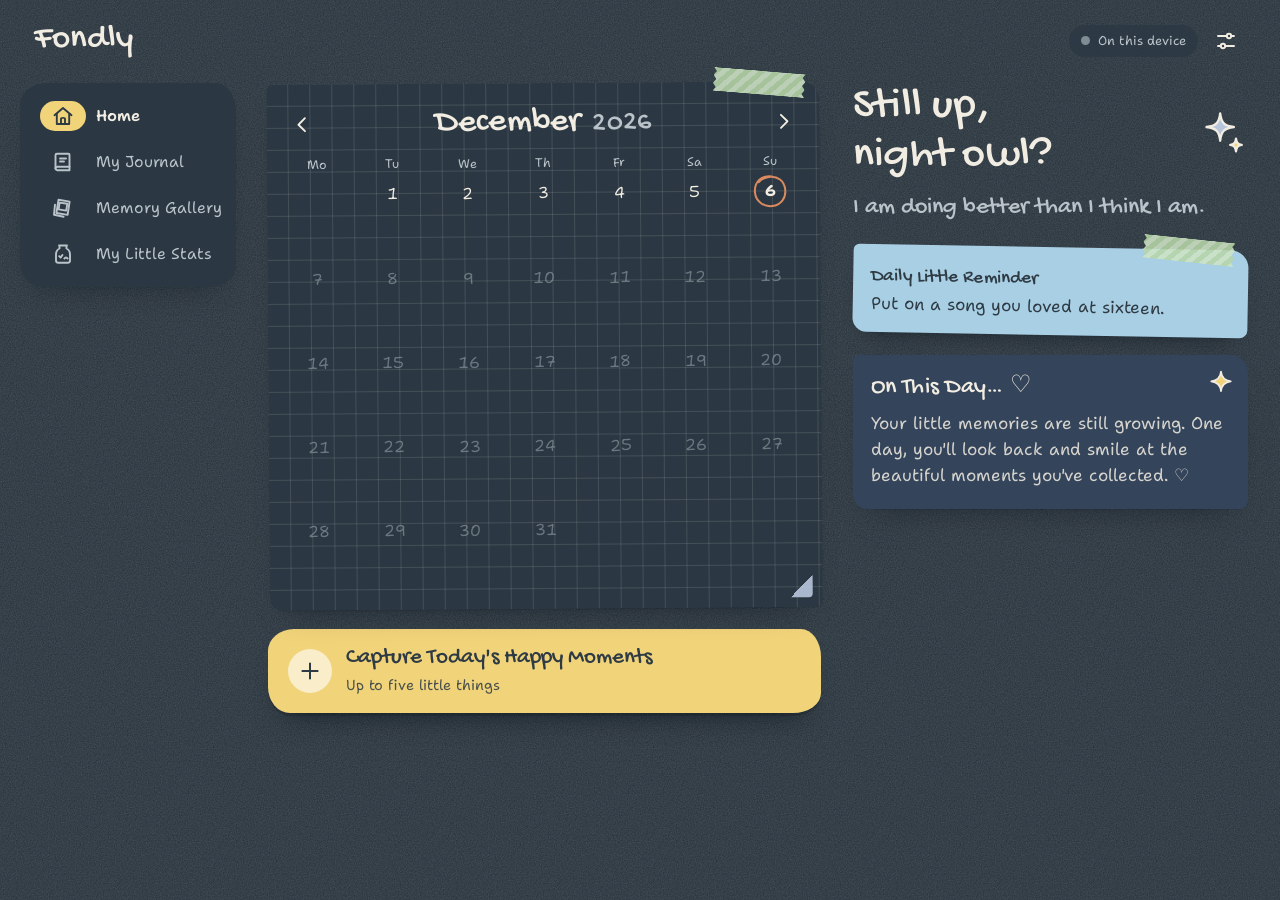
==== commit 3044af30: "Rename to Fondly; neutral palette, two fonts, neutral stickers Replace blush/lavender with clay, sla" ====
--- a/index.html
+++ b/index.html
@@ -3,7 +3,7 @@
 <head>
   <meta charset="utf-8">
   <meta name="viewport" content="width=device-width, initial-scale=1, viewport-fit=cover">
-  <title>Little Happy Things</title>
+  <title>Fondly</title>
   <meta name="description" content="A private little diary for up to five happy moments a day.">
   <meta name="theme-color" content="#fff3c4">
   <link rel="manifest" href="manifest.webmanifest">
@@ -19,7 +19,7 @@
 <body data-route="home">
   <a class="skip" href="#view">Skip to content</a>
   <header class="masthead">
-    <a class="wordmark" href="#/" aria-label="Little Happy Things, home">Little Happy Things</a>
+    <a class="wordmark" href="#/" aria-label="Fondly, home">Fondly</a>
     <div class="mast-actions">
       <a id="sync-pill" class="sync-pill off" href="#/settings"><i aria-hidden="true"></i><span>On this device</span></a>
       <a class="icon-btn gear" href="#/settings" aria-label="Settings"><svg viewBox="0 0 24 24" class="icon" aria-hidden="true"><g fill="none" stroke="currentColor" stroke-width="1.9" stroke-linecap="round"><path d="M4 7h9M17 7h3M4 17h3M11 17h9"/><circle cx="15" cy="7" r="2.2"/><circle cx="9" cy="17" r="2.2"/></g></svg></a>
@@ -33,6 +33,6 @@
   </nav>
   <main id="view" tabindex="-1"></main>
   <div id="toast" role="status" aria-live="polite"></div>
-  <noscript>Little Happy Things needs JavaScript to open your diary.</noscript>
+  <noscript>Fondly needs JavaScript to open your diary.</noscript>
 </body>
 </html>
--- a/css/app.css
+++ b/css/app.css
@@ -1,62 +1,62 @@
-/* Little Happy Things: pastel scrapbook. Paper per section, plum ink, washi, Polaroids. */
+/* Fondly: pastel scrapbook. Paper per section, slate ink, washi, Polaroids. */
 @font-face { font-family: 'Shantell Sans'; src: url('../fonts/shantell-sans.woff2') format('woff2'); font-weight: 300 800; font-display: swap; }
 @font-face { font-family: 'Gochi Hand'; src: url('../fonts/gochi-hand.woff2') format('woff2'); font-display: swap; }
-@font-face { font-family: 'Yellowtail'; src: url('../fonts/yellowtail.woff2') format('woff2'); font-display: swap; }
 
 :root {
-  --paper: #fffaf0;
+  --grain: url("data:image/svg+xml,%3Csvg xmlns='http://www.w3.org/2000/svg' width='220' height='220'%3E%3Cfilter id='n'%3E%3CfeTurbulence type='fractalNoise' baseFrequency='.85' numOctaves='3' stitchTiles='stitch'/%3E%3CfeColorMatrix values='0 0 0 0 .45 0 0 0 0 .35 0 0 0 0 .3 0 0 0 .5 0'/%3E%3C/filter%3E%3Crect width='100%25' height='100%25' filter='url(%23n)'/%3E%3C/svg%3E");
+  --paper: #fbf7ee;
   --card: #fffdf8;
   --polaroid: #fffefa;
-  --ink: #463a4f;
-  --ink-soft: #6a5a75;
-  --butter: #ffe08a; --butter-deep: #f3c243;
-  --blush: #ffc6d1; --blush-deep: #ef8aa5;
-  --lavender: #d9c7f6; --lavender-deep: #a585dd;
-  --baby: #bfdff7; --baby-deep: #74b0e0;
-  --sage: #cbe3bf; --sage-deep: #82b871;
-  --peach: #ffd3b2;
+  --ink: #2f3b44;
+  --ink-soft: #56636c;
+  --butter: #ffe08a; --butter-deep: #eec043;
+  --clay: #f4c7a6; --clay-deep: #d98a5e;
+  --slate: #cfd8e8; --slate-deep: #7f95bd;
+  --sky: #bfe0f0; --sky-deep: #5fa3c9;
+  --sage: #cfe3c0; --sage-deep: #7fb06c;
+  --mint: #c4e6da;
   --jar-glass: rgb(214 234 250 / .55);
-  --shadow: 62 44 78;
+  --shadow: 40 52 60;
   --ground: #fff1c4;
-  --line: rgb(70 58 79 / .12);
-  --danger: #b4405c;
+  --line: rgb(47 59 68 / .12);
+  --danger: #b4513a;
   --hand: 'Gochi Hand', 'Comic Sans MS', cursive;
-  --script: 'Yellowtail', 'Brush Script MT', cursive;
   --body: 'Shantell Sans', 'Comic Sans MS', system-ui, sans-serif;
   --r-organic: 26px 20px 28px 22px / 22px 28px 20px 26px;
   --ease: cubic-bezier(.16, 1, .3, 1);
   color-scheme: light;
 }
 :root[data-theme="evening"] {
-  --paper: #2b2342;
-  --card: #382e56;
-  --polaroid: #ece2d2;
-  --ink: #f6eddf;
-  --ink-soft: #cdbfdc;
+  --grain: url("data:image/svg+xml,%3Csvg xmlns='http://www.w3.org/2000/svg' width='220' height='220'%3E%3Cfilter id='n'%3E%3CfeTurbulence type='fractalNoise' baseFrequency='.85' numOctaves='3' stitchTiles='stitch'/%3E%3CfeColorMatrix values='0 0 0 0 1 0 0 0 0 .95 0 0 0 0 .9 0 0 0 .16 0'/%3E%3C/filter%3E%3Crect width='100%25' height='100%25' filter='url(%23n)'/%3E%3C/svg%3E");
+  --paper: #1f2a33;
+  --card: #2b3843;
+  --polaroid: #ece6d8;
+  --ink: #f2ede2;
+  --ink-soft: #b9c3c9;
   --butter: #f1d37a; --butter-deep: #e6b93e;
-  --blush: #f3b5c3; --blush-deep: #e97f9c;
-  --lavender: #c8b4ef; --lavender-deep: #a98be6;
-  --baby: #a9cdee; --baby-deep: #79b2e2;
+  --clay: #e8b796; --clay-deep: #d98a5e;
+  --slate: #b8c6dd; --slate-deep: #8ea4cb;
+  --sky: #a8cfe4; --sky-deep: #6fb0d6;
   --sage: #b6d6a8; --sage-deep: #8bc07a;
-  --peach: #f2c29f;
+  --mint: #a9d6c6;
   --jar-glass: rgb(160 190 230 / .18);
-  --shadow: 8 4 20;
+  --shadow: 4 10 16;
   --line: rgb(246 237 223 / .12);
-  --danger: #ff9bb3;
+  --danger: #f0a184;
   color-scheme: dark;
 }
 body[data-route="home"] { --ground: #fff1c4; }
-body[data-route="day"], body[data-route="journal"] { --ground: #ffe4ea; }
-body[data-route="gallery"] { --ground: #e0f0fb; }
+body[data-route="day"], body[data-route="journal"] { --ground: #f6ecdc; }
+body[data-route="gallery"] { --ground: #e0eff7; }
 body[data-route="stats"] { --ground: #e5f1dc; }
-body[data-route="settings"], body[data-route="done"] { --ground: #efe7fb; }
-[data-theme="evening"] body[data-route="home"] { --ground: #2d2643; }
-[data-theme="evening"] body[data-route="day"], [data-theme="evening"] body[data-route="journal"] { --ground: #33243f; }
-[data-theme="evening"] body[data-route="gallery"] { --ground: #212b47; }
+body[data-route="settings"], body[data-route="done"] { --ground: #e6ecf4; }
+[data-theme="evening"] body[data-route="home"] { --ground: #24303a; }
+[data-theme="evening"] body[data-route="day"], [data-theme="evening"] body[data-route="journal"] { --ground: #2c2f33; }
+[data-theme="evening"] body[data-route="gallery"] { --ground: #1f2c3a; }
 [data-theme="evening"] body[data-route="stats"] { --ground: #22322f; }
-[data-theme="evening"] body[data-route="settings"], [data-theme="evening"] body[data-route="done"] { --ground: #2b2342; }
+[data-theme="evening"] body[data-route="settings"], [data-theme="evening"] body[data-route="done"] { --ground: #1f2a33; }
 /* Light paper objects keep dark ink in the evening. */
-.polaroid, .mini-polaroid, .pol-frame, .slip { --ink: #463a4f; --ink-soft: #6a5a75; color: var(--ink); }
+.polaroid, .mini-polaroid, .pol-frame, .slip { --ink: #2f3b44; --ink-soft: #56636c; color: var(--ink); }
 
 * { box-sizing: border-box; }
 html { -webkit-text-size-adjust: 100%; scroll-padding-top: 80px; overflow-x: clip; }
@@ -64,19 +64,14 @@
 body {
   margin: 0; min-height: 100dvh;
   font: 400 1.0625rem/1.55 var(--body);
-  color: var(--ink); background: var(--ground);
+  color: var(--ink); background: var(--grain) 0 0 / 220px, var(--ground);
   transition: background-color .5s var(--ease);
-  caret-color: var(--blush-deep);
-  accent-color: var(--blush-deep);
-}
-body::before { /* paper grain */
-  content: ''; position: fixed; inset: 0; pointer-events: none; z-index: 0; opacity: .9; mix-blend-mode: multiply;
-  background-image: url("data:image/svg+xml,%3Csvg xmlns='http://www.w3.org/2000/svg' width='220' height='220'%3E%3Cfilter id='n'%3E%3CfeTurbulence type='fractalNoise' baseFrequency='.85' numOctaves='3' stitchTiles='stitch'/%3E%3CfeColorMatrix values='0 0 0 0 .45 0 0 0 0 .35 0 0 0 0 .3 0 0 0 .26 0'/%3E%3C/filter%3E%3Crect width='100%25' height='100%25' filter='url(%23n)'/%3E%3C/svg%3E");
-}
-[data-theme="evening"] body::before { mix-blend-mode: screen; opacity: .45; }
-::selection { background: var(--butter); color: #463a4f; }
-:focus-visible { outline: 3px dashed var(--lavender-deep); outline-offset: 3px; border-radius: 10px; }
-* { scrollbar-width: thin; scrollbar-color: var(--lavender-deep) transparent; }
+  caret-color: var(--clay-deep);
+  accent-color: var(--clay-deep);
+}
+::selection { background: var(--butter); color: #2f3b44; }
+:focus-visible { outline: 3px dashed var(--slate-deep); outline-offset: 3px; border-radius: 10px; }
+* { scrollbar-width: thin; scrollbar-color: var(--slate-deep) transparent; }
 img { display: block; max-width: 100%; }
 a { color: inherit; text-underline-offset: .2em; text-decoration-thickness: 1.5px; }
 h1, h2, h3 { font-family: var(--hand); font-weight: 400; line-height: 1.12; margin: 0; text-wrap: balance; letter-spacing: .005em; }
@@ -96,7 +91,7 @@
   display: flex; align-items: center; justify-content: space-between; gap: 12px;
   padding: calc(10px + env(safe-area-inset-top)) 16px 6px;
 }
-.wordmark { font: 400 clamp(1.7rem, 1.4rem + 1.2vw, 2.2rem)/1 var(--script); text-decoration: none; color: var(--ink); padding: 4px 2px 6px; }
+.wordmark { font: 400 clamp(1.7rem, 1.4rem + 1.2vw, 2.2rem)/1 var(--hand); text-decoration: none; color: var(--ink); padding: 4px 2px 6px; }
 .mast-actions { display: flex; align-items: center; gap: 6px; }
 .sync-pill {
   display: inline-flex; align-items: center; gap: 8px; text-decoration: none; font-size: .8rem; white-space: nowrap;
@@ -104,7 +99,7 @@
 }
 .sync-pill i { width: 9px; height: 9px; border-radius: 50%; background: var(--ink-soft); opacity: .6; }
 .sync-pill.ok i { background: var(--sage-deep); opacity: 1; }
-.sync-pill.syncing i { background: var(--baby-deep); opacity: 1; animation: pulse 1s ease-in-out infinite alternate; }
+.sync-pill.syncing i { background: var(--sky-deep); opacity: 1; animation: pulse 1s ease-in-out infinite alternate; }
 .sync-pill.error { color: var(--danger); } .sync-pill.error i { background: var(--danger); opacity: 1; }
 @keyframes pulse { to { transform: scale(.55); } }
 .icon-btn {
@@ -128,7 +123,7 @@
 .tabs a .icon { padding: 3px 10px; width: 46px; height: 30px; border-radius: 999px; transition: background-color .25s var(--ease); }
 .tabs a[aria-current] { color: var(--ink); font-weight: 600; }
 .tab-full { display: none; } .tab-short { white-space: nowrap; }
-.tabs a[aria-current] .icon { background: var(--butter); color: #463a4f; }
+.tabs a[aria-current] .icon { background: var(--butter); color: #2f3b44; }
 main { padding: 4px 16px calc(110px + env(safe-area-inset-bottom)); max-width: 1180px; outline: none; }
 
 #toast {
@@ -156,34 +151,34 @@
 }
 
 /* ---------- paper pieces ---------- */
-.sheet, .sheet-lav, .sheet-sage {
+.sheet, .sheet-slate, .sheet-sage {
   position: relative; background: var(--card); border-radius: 6px 18px 8px 14px;
   box-shadow: 0 1px 0 rgb(var(--shadow) / .08), 0 16px 30px -20px rgb(var(--shadow) / .5);
   padding: 18px;
 }
 .sheet::after, .sheet-sage::after { /* photo-corner mount */
   content: ''; position: absolute; right: 10px; bottom: 10px; width: 22px; height: 22px; pointer-events: none;
-  background: linear-gradient(-45deg, var(--lavender) 50%, transparent 50%); opacity: .9; border-radius: 0 0 4px 0;
-}
-.sheet-lav { background: var(--lavender); --ink-on: #463a4f; color: #463a4f; }
+  background: linear-gradient(-45deg, var(--slate) 50%, transparent 50%); opacity: .9; border-radius: 0 0 4px 0;
+}
+.sheet-slate { background: var(--slate); --ink-on: #2f3b44; color: #2f3b44; }
 .sheet-sage { background: var(--card); }
-[data-theme="evening"] .sheet-lav { background: #4a3d70; color: var(--ink); }
+[data-theme="evening"] .sheet-slate { background: #34445a; color: var(--ink); }
 .tape {
   position: absolute; top: -11px; left: 50%; width: 92px; height: 24px; translate: -50% 0; rotate: -3deg; z-index: 2;
-  background: repeating-linear-gradient(-45deg, rgb(255 255 255 / .35) 0 5px, transparent 5px 10px), var(--tape, var(--blush));
+  background: repeating-linear-gradient(-45deg, rgb(255 255 255 / .35) 0 5px, transparent 5px 10px), var(--tape, var(--clay));
   opacity: .88;
   -webkit-mask: url("data:image/svg+xml,%3Csvg xmlns='http://www.w3.org/2000/svg' viewBox='0 0 92 24' preserveAspectRatio='none'%3E%3Cpath d='M0 0h92l-3 4 3 4-3 4 3 4-3 4 3 4H0l3-4-3-4 3-4-3-4 3-4z'/%3E%3C/svg%3E") 0 0 / 100% 100%;
           mask: url("data:image/svg+xml,%3Csvg xmlns='http://www.w3.org/2000/svg' viewBox='0 0 92 24' preserveAspectRatio='none'%3E%3Cpath d='M0 0h92l-3 4 3 4-3 4 3 4-3 4 3 4H0l3-4-3-4 3-4-3-4 3-4z'/%3E%3C/svg%3E") 0 0 / 100% 100%;
 }
-.tape-l { left: 18px; translate: 0 0; rotate: -6deg; --tape: var(--baby); }
+.tape-l { left: 18px; translate: 0 0; rotate: -6deg; --tape: var(--sky); }
 .tape-r { left: auto; right: 14px; translate: 0 0; rotate: 5deg; --tape: var(--sage); }
 .tilt-a { rotate: -1.6deg; } .tilt-b { rotate: 1.2deg; } .tilt-c { rotate: -.6deg; } .tilt-d { rotate: 2deg; }
-.tilt-a .tape { --tape: var(--butter); } .tilt-b .tape { --tape: var(--baby); } .tilt-c .tape { --tape: var(--sage); } .tilt-d .tape { --tape: var(--lavender); }
+.tilt-a .tape { --tape: var(--butter); } .tilt-b .tape { --tape: var(--sky); } .tilt-c .tape { --tape: var(--sage); } .tilt-d .tape { --tape: var(--slate); }
 
 .btn {
   display: inline-flex; align-items: center; justify-content: center; gap: 8px; min-height: 46px;
   padding: 10px 20px; border: 0; border-radius: 999px; cursor: pointer; text-decoration: none;
-  font: 600 1rem/1.2 var(--body); color: #463a4f; background: var(--butter);
+  font: 600 1rem/1.2 var(--body); color: #2f3b44; background: var(--butter);
   box-shadow: 0 2px 0 rgb(var(--shadow) / .14), 0 10px 18px -12px rgb(var(--shadow) / .6);
   transition: transform .25s var(--ease), box-shadow .25s var(--ease), filter .2s;
 }
@@ -192,11 +187,11 @@
 .btn:disabled { opacity: .5; cursor: not-allowed; transform: none; }
 .btn .icon { width: 20px; height: 20px; }
 .btn-butter { background: var(--butter); }
-.btn-pink { background: var(--blush); }
-.btn-lav { background: var(--lavender); }
+.btn-clay { background: var(--clay); }
+.btn-slate { background: var(--slate); }
 .btn-ghost { background: transparent; color: var(--ink); box-shadow: inset 0 0 0 2px var(--line); }
 .btn-ghost:hover { background: color-mix(in srgb, var(--ink) 6%, transparent); }
-.btn-danger { background: var(--blush-deep); color: #3a1b28; }
+.btn-danger { background: var(--clay-deep); color: #2a1a12; }
 .btn.big { font-size: 1.12rem; min-height: 56px; padding: 12px 28px; }
 .link-btn { border: 0; background: none; padding: 8px 4px; font: inherit; font-size: .95rem; color: var(--ink-soft); text-decoration: underline; cursor: pointer; }
 .row { display: flex; flex-wrap: wrap; gap: 10px; align-items: center; }
@@ -207,8 +202,8 @@
 .empty p { max-width: 34ch; color: var(--ink-soft); }
 svg.empty-deco { width: 46px; height: 46px; }
 .chips { display: flex; flex-wrap: wrap; gap: 6px; }
-.chip { border: 0; border-radius: 999px; padding: 6px 14px; font: inherit; font-size: .88rem; cursor: pointer; background: rgb(255 255 255 / .55); color: #463a4f; }
-.chip.on { background: var(--card); box-shadow: inset 0 0 0 2px var(--lavender-deep); font-weight: 600; color: var(--ink); }
+.chip { border: 0; border-radius: 999px; padding: 6px 14px; font: inherit; font-size: .88rem; cursor: pointer; background: rgb(255 255 255 / .55); color: #2f3b44; }
+.chip.on { background: var(--card); box-shadow: inset 0 0 0 2px var(--slate-deep); font-weight: 600; color: var(--ink); }
 
 /* ---------- home ---------- */
 .home { display: grid; grid-template-columns: minmax(0, 1fr); gap: 22px; }
@@ -226,7 +221,7 @@
 }
 .cal-head { display: flex; align-items: center; justify-content: space-between; margin-bottom: 8px; }
 .cal-head h2 { font-size: clamp(1.7rem, 1.4rem + 1vw, 2.2rem); text-align: center; }
-.cal-year { font-family: var(--script); font-size: .8em; color: var(--ink-soft); margin-left: 4px; }
+.cal-year { font-family: var(--hand); font-size: .8em; color: var(--ink-soft); margin-left: 4px; }
 .cal-dow, .cal-grid { display: grid; grid-template-columns: repeat(7, minmax(0, 1fr)); gap: 4px; }
 .cal-dow span { text-align: center; font-size: .78rem; color: var(--ink-soft); padding-bottom: 4px; }
 .cal-day {
@@ -235,15 +230,15 @@
   font-variant-numeric: tabular-nums; transition: background-color .2s, transform .25s var(--ease);
 }
 a.cal-day:hover { background: color-mix(in srgb, var(--butter) 40%, transparent); transform: rotate(-2deg); }
-.cal-day.has { background: color-mix(in srgb, var(--blush) 30%, transparent); }
+.cal-day.has { background: color-mix(in srgb, var(--clay) 30%, transparent); }
 .cal-day.future { color: var(--ink-soft); opacity: .45; }
 .cal-num { position: relative; z-index: 1; font-size: .98rem; line-height: 1.6; }
 .cal-day.today .cal-num { font-weight: 700; }
 .today-ring { position: absolute; top: -3px; left: 50%; width: 40px; height: 40px; translate: -50% 0; overflow: visible; pointer-events: none; }
-.today-ring path { fill: none; stroke: var(--blush-deep); stroke-width: 3; stroke-linecap: round; stroke-dasharray: 1; stroke-dashoffset: 1; animation: draw 1.1s .3s var(--ease) forwards; }
+.today-ring path { fill: none; stroke: var(--clay-deep); stroke-width: 3; stroke-linecap: round; stroke-dasharray: 1; stroke-dashoffset: 1; animation: draw 1.1s .3s var(--ease) forwards; }
 @keyframes draw { to { stroke-dashoffset: 0; } }
 .cal-thumb { width: 66%; max-width: 46px; aspect-ratio: 1; align-self: center; background: var(--polaroid); padding: 2px 2px 5px; border-radius: 3px; rotate: -4deg; box-shadow: 0 3px 6px -2px rgb(var(--shadow) / .35); }
-.cal-thumb img { width: 100%; height: 100%; object-fit: cover; border-radius: 2px; background: var(--baby); }
+.cal-thumb img { width: 100%; height: 100%; object-fit: cover; border-radius: 2px; background: var(--sky); }
 svg.cal-sticker { width: 62%; max-width: 40px; align-self: center; }
 .cal-mark { position: absolute; right: 2px; bottom: 2px; display: flex; align-items: center; }
 svg.cal-flower { width: 15px; height: 15px; }
@@ -252,7 +247,7 @@
 
 .capture {
   display: flex; align-items: center; gap: 14px; text-decoration: none; padding: 16px 20px;
-  background: var(--butter); color: #463a4f; border-radius: var(--r-organic);
+  background: var(--butter); color: #2f3b44; border-radius: var(--r-organic);
   box-shadow: 0 3px 0 rgb(var(--shadow) / .14), 0 18px 28px -18px rgb(var(--shadow) / .65);
   transition: transform .3s var(--ease);
 }
@@ -260,14 +255,14 @@
 .capture > .icon, svg.capture-deco { width: 44px; height: 44px; padding: 9px; border-radius: 50%; background: rgb(255 255 255 / .6); }
 .capture b { display: block; font: 400 1.45rem/1.1 var(--hand); }
 .capture small { font-size: .9rem; opacity: .85; }
-.capture.full { background: var(--blush); }
+.capture.full { background: var(--clay); }
 
 .hello { display: grid; gap: 10px; }
 .hello h1 { display: flex; align-items: center; gap: 8px; }
 svg.greet-art { width: 1.15em; height: 1.15em; flex: none; }
-.affirm { font: 400 1.5rem/1.3 var(--script); color: var(--ink-soft); }
+.affirm { font: 400 1.5rem/1.3 var(--hand); color: var(--ink-soft); }
 .reminder {
-  position: relative; margin-top: 14px; padding: 22px 18px 16px; background: var(--baby); color: #463a4f;
+  position: relative; margin-top: 14px; padding: 22px 18px 16px; background: var(--sky); color: #2f3b44;
   border-radius: 6px 18px 8px 14px; rotate: 1deg; box-shadow: 0 14px 22px -16px rgb(var(--shadow) / .6);
 }
 .reminder h2 { font-size: 1.2rem; margin-bottom: 2px; }
@@ -280,11 +275,11 @@
 .envelope summary { list-style: none; cursor: pointer; position: relative; height: 214px; perspective: 600px; border-radius: 12px; overflow: hidden; }
 .envelope summary::-webkit-details-marker { display: none; }
 .env-back, .env-front, .env-flap { position: absolute; left: 6%; right: 6%; }
-.env-back { top: 30px; bottom: 50px; background: #b89fe6; border-radius: 10px; }
-.env-front { top: 30px; bottom: 50px; background: #e8dcfb; border-radius: 10px; clip-path: polygon(0 0, 50% 58%, 100% 0, 100% 100%, 0 100%); box-shadow: inset 0 -2px 0 rgb(0 0 0 / .05); }
-.env-flap { top: 30px; height: 50%; background: #d4c2f5; clip-path: polygon(0 0, 100% 0, 50% 100%); transform-origin: top; transition: transform .7s var(--ease), z-index 0s .35s; z-index: 3; }
-.env-seal { position: absolute; left: 50%; top: calc(30px + 41%); translate: -50% -50%; z-index: 4; width: 40px; height: 40px; display: grid; place-items: center; border-radius: 50%; background: #f28fa8; box-shadow: 0 3px 6px rgb(0 0 0 / .18); transition: opacity .3s, scale .4s var(--ease); }
-svg.seal-heart { width: 22px; height: 22px; --blush-deep: #fff2f5; }
+.env-back { top: 30px; bottom: 50px; background: #c9a878; border-radius: 10px; }
+.env-front { top: 30px; bottom: 50px; background: #ecd7b4; border-radius: 10px; clip-path: polygon(0 0, 50% 58%, 100% 0, 100% 100%, 0 100%); box-shadow: inset 0 -2px 0 rgb(0 0 0 / .05); }
+.env-flap { top: 30px; height: 50%; background: #dfc394; clip-path: polygon(0 0, 100% 0, 50% 100%); transform-origin: top; transition: transform .7s var(--ease), z-index 0s .35s; z-index: 3; }
+.env-seal { position: absolute; left: 50%; top: calc(30px + 41%); translate: -50% -50%; z-index: 4; width: 40px; height: 40px; display: grid; place-items: center; border-radius: 50%; background: #d98a5e; box-shadow: 0 3px 6px rgb(0 0 0 / .18); transition: opacity .3s, scale .4s var(--ease); }
+svg.seal-heart { width: 22px; height: 22px; --clay-deep: #fff6ee; }
 .env-letter { position: absolute; left: 14%; right: 14%; top: 40px; height: 120px; display: flex; justify-content: center; gap: 6px; transition: transform .8s .15s var(--ease); }
 .env-peek { width: 74px; height: 86px; background: var(--polaroid); padding: 5px 5px 14px; border-radius: 3px; box-shadow: 0 4px 10px -4px rgb(0 0 0 / .3); display: grid; place-items: center; }
 .env-peek.p0 { rotate: -8deg; } .env-peek.p1 { rotate: 3deg; translate: 0 -6px; } .env-peek.p2 { rotate: 9deg; }
@@ -299,7 +294,7 @@
 .envelope[open] .env-label small { visibility: hidden; }
 .otd-body { display: grid; gap: 8px; margin-top: 10px; animation: rise .6s .2s var(--ease) backwards; }
 @keyframes rise { from { opacity: 0; transform: translateY(14px); } }
-.otd-date { font: 400 1.6rem/1.2 var(--script); }
+.otd-date { font: 400 1.6rem/1.2 var(--hand); }
 .otd-sub { font-size: .95rem; }
 .otd-list { list-style: none; padding: 0; margin: 8px 0 6px; align-items: start; display: grid; grid-template-columns: repeat(auto-fill, minmax(130px, 1fr)); gap: 14px; }
 .otd-body .btn { justify-self: start; background: var(--card); color: var(--ink); }
@@ -311,7 +306,7 @@
   transition: transform .3s var(--ease);
 }
 a.mini-polaroid:hover { transform: translateY(-4px) rotate(0deg); }
-.mini-polaroid img { width: 100%; aspect-ratio: 1; object-fit: cover; border-radius: 2px; background: var(--baby); }
+.mini-polaroid img { width: 100%; aspect-ratio: 1; object-fit: cover; border-radius: 2px; background: var(--sky); }
 .mini-polaroid p { font-size: .86rem; line-height: 1.35; display: -webkit-box; -webkit-line-clamp: 3; -webkit-box-orient: vertical; overflow: hidden; }
 .mini-polaroid time { font-size: .78rem; color: var(--ink-soft); }
 .mini-polaroid.note { background: color-mix(in srgb, var(--butter) 55%, #fffdf6); min-height: 150px; }
@@ -330,14 +325,14 @@
 .day-head { display: grid; gap: 4px; }
 .back { display: inline-flex; align-items: center; gap: 2px; text-decoration: none; color: var(--ink-soft); font-size: .95rem; justify-self: start; padding: 6px 8px 6px 0; }
 .back .icon { width: 20px; height: 20px; }
-.day-date { font: 400 clamp(2.1rem, 1.7rem + 1.6vw, 3rem)/1.15 var(--script); }
+.day-date { font: 400 clamp(2.1rem, 1.7rem + 1.6vw, 3rem)/1.15 var(--hand); }
 .day-lead { font: 400 1.6rem/1.2 var(--hand); }
 .day-sub { color: var(--ink-soft); }
 .jar-panel { display: flex; align-items: center; gap: 14px; padding: 6px 4px; }
 svg.jar { width: 92px; height: auto; flex: none; overflow: visible; }
 .jar-count, .jar-full { font: 400 1.35rem/1.25 var(--hand); }
-.jar-count b { font-family: var(--body); font-weight: 700; font-size: 1.1rem; background: var(--butter); color: #463a4f; padding: 1px 9px; border-radius: 999px; margin-right: 4px; }
-.jar-full { color: var(--blush-deep); }
+.jar-count b { font-family: var(--body); font-weight: 700; font-size: 1.1rem; background: var(--butter); color: #2f3b44; padding: 1px 9px; border-radius: 999px; margin-right: 4px; }
+.jar-full { color: var(--clay-deep); }
 .jar-star { transform-box: fill-box; }
 .jar-star.drop, .done .jar-star { animation: drop .9s var(--ease) backwards; animation-delay: calc(var(--i) * 90ms); }
 @keyframes drop { from { opacity: 0; translate: 0 -70px; } 60% { opacity: 1; } }
@@ -358,7 +353,7 @@
   background-position: 0 14px;
 }
 .moment.polaroid { background: var(--polaroid); padding: 14px 14px 12px; }
-.pol-frame { background: var(--baby); border-radius: 2px; overflow: hidden; aspect-ratio: 1; }
+.pol-frame { background: var(--sky); border-radius: 2px; overflow: hidden; aspect-ratio: 1; }
 .pol-frame img { width: 100%; height: 100%; object-fit: cover; }
 .moment-prompt { font-size: .82rem; color: var(--ink-soft); margin-top: 6px; }
 .moment-text { font: 400 1.3rem/1.38 var(--hand); margin-top: 4px; overflow-wrap: anywhere; }
@@ -368,11 +363,11 @@
 .moment-foot .icon-btn { width: 40px; height: 40px; color: var(--ink-soft); }
 .mood-tag { display: inline-flex; align-items: center; gap: 6px; font-size: .88rem; color: var(--ink-soft); }
 .mood-tag svg { width: 28px; height: 28px; }
-svg.moment-sticker { position: absolute; right: -10px; top: -14px; width: 54px; height: 54px; rotate: 12deg; filter: drop-shadow(0 3px 3px rgb(var(--shadow) / .2)); }
+svg.moment-sticker { position: absolute; right: 2px; top: -14px; width: 54px; height: 54px; rotate: 12deg; filter: drop-shadow(0 3px 3px rgb(var(--shadow) / .2)); }
 .moment.confirm { rotate: 0deg; display: grid; gap: 8px; padding: 20px 18px; }
 .confirm-q { font: 400 1.4rem var(--hand); }
 .confirm-text { color: var(--ink-soft); }
-.moment.editing { rotate: 0deg; padding: 24px 18px 18px; box-shadow: 0 0 0 3px var(--blush), 0 22px 36px -22px rgb(var(--shadow) / .8); }
+.moment.editing { rotate: 0deg; padding: 24px 18px 18px; box-shadow: 0 0 0 3px var(--clay), 0 22px 36px -22px rgb(var(--shadow) / .8); }
 .editor { display: grid; gap: 14px; }
 .editor-prompt { display: flex; align-items: center; justify-content: space-between; gap: 8px; }
 .editor-prompt label { font: 400 1.35rem/1.2 var(--hand); }
@@ -388,7 +383,7 @@
 .editor-photo .pol-frame.small img { aspect-ratio: 1; }
 .editor-photo .col { display: grid; gap: 4px; justify-items: start; }
 .photo-drop { display: flex; align-items: center; gap: 12px; width: 100%; padding: 14px 16px; border-radius: 14px; border: 2px dashed var(--line); cursor: pointer; color: var(--ink-soft); }
-.photo-drop:hover { border-color: var(--blush-deep); color: var(--ink); }
+.photo-drop:hover { border-color: var(--clay-deep); color: var(--ink); }
 .file-btn.busy { opacity: .6; pointer-events: none; }
 .file-btn.busy span::after { content: ' (tidying up…)'; }
 .picker { border: 0; padding: 0; margin: 0; }
@@ -399,8 +394,8 @@
 .picker label:hover { background: color-mix(in srgb, var(--butter) 40%, transparent); transform: rotate(-6deg); }
 .picker label svg { width: 36px; height: 36px; }
 .picker .none { font-size: .78rem; color: var(--ink-soft); }
-.picker input:checked + label { background: var(--butter); box-shadow: inset 0 0 0 2px #463a4f; --ink: #463a4f; color: #463a4f; }
-.picker input:focus-visible + label { outline: 3px dashed var(--lavender-deep); outline-offset: 2px; }
+.picker input:checked + label { background: var(--butter); box-shadow: inset 0 0 0 2px #2f3b44; --ink: #2f3b44; color: #2f3b44; }
+.picker input:focus-visible + label { outline: 3px dashed var(--slate-deep); outline-offset: 2px; }
 .picker-row.moods { display: grid; grid-template-columns: repeat(6, minmax(0, 1fr)); max-width: 420px; }
 .moods label { width: auto; height: auto; padding: 6px 2px 4px; gap: 2px; font-size: .72rem; }
 .moods label svg { width: 34px; height: 34px; }
@@ -412,7 +407,7 @@
   transition: background-color .2s, transform .3s var(--ease);
 }
 .add-moment:hover { background: var(--card); transform: rotate(-.5deg); }
-.add-moment .icon { grid-row: span 2; width: 40px; height: 40px; padding: 8px; border-radius: 50%; background: var(--blush); color: #463a4f; }
+.add-moment .icon { grid-row: span 2; width: 40px; height: 40px; padding: 8px; border-radius: 50%; background: var(--clay); color: #2f3b44; }
 .add-moment span { font: 400 1.35rem/1.15 var(--hand); }
 .add-moment small { color: var(--ink-soft); font-size: .9rem; }
 .day-save { display: grid; justify-items: center; padding: 8px 0 4px; }
@@ -427,7 +422,7 @@
   box-shadow: 0 30px 50px -30px rgb(var(--shadow) / .7); animation: rise .8s var(--ease) backwards;
 }
 .done-lead { font: 400 1.4rem var(--hand); color: var(--ink-soft); }
-.done-quote { margin: 0; font: 400 clamp(2.1rem, 1.6rem + 2vw, 3rem)/1.18 var(--script); text-wrap: balance; color: var(--ink); }
+.done-quote { margin: 0; font: 400 clamp(2.1rem, 1.6rem + 2vw, 3rem)/1.18 var(--hand); text-wrap: balance; color: var(--ink); }
 .done svg.jar.small { width: 84px; }
 .done-actions { display: grid; justify-items: center; gap: 6px; }
 .confetti span { position: absolute; top: -40px; left: calc(6% + var(--i) * 12%); animation: fall 6s calc(var(--i) * -.7s) linear infinite; }
@@ -439,7 +434,7 @@
   display: flex; align-items: center; gap: 10px; padding: 0 16px; margin-bottom: 18px;
   background: var(--card); border-radius: 999px; box-shadow: inset 0 0 0 2px var(--line);
 }
-.search:focus-within { box-shadow: inset 0 0 0 2px var(--blush-deep); }
+.search:focus-within { box-shadow: inset 0 0 0 2px var(--clay-deep); }
 .search input { flex: 1; min-width: 0; height: 52px; border: 0; background: none; font: inherit; color: var(--ink); outline: none; }
 .search input::placeholder { color: var(--ink-soft); }
 .month-h { margin: 22px 0 10px; font-size: 1.5rem; }
@@ -459,7 +454,7 @@
 .entry-lines li { display: flex; gap: 8px; align-items: start; font-size: .97rem; }
 .entry-lines span { overflow-wrap: anywhere; }
 svg.mood.xs, .entry-lines svg.dot { width: 22px; height: 22px; flex: none; }
-mark { background: var(--butter); color: #463a4f; border-radius: 4px; padding: 0 2px; }
+mark { background: var(--butter); color: #2f3b44; border-radius: 4px; padding: 0 2px; }
 .entry-thumbs { display: flex; }
 .entry-thumbs .thumb { width: 52px; height: 58px; padding: 3px 3px 9px; background: var(--polaroid); border-radius: 2px; box-shadow: 0 4px 8px -4px rgb(var(--shadow) / .5); }
 .entry-thumbs .thumb + .thumb { margin-left: -18px; }
@@ -471,7 +466,7 @@
 .filters label { display: flex; align-items: center; gap: 8px; font-size: .9rem; color: var(--ink-soft); }
 select {
   appearance: none; font: inherit; color: var(--ink); min-height: 44px; padding: 8px 38px 8px 16px; border: 0; border-radius: 999px; cursor: pointer;
-  background: var(--card) url("data:image/svg+xml,%3Csvg xmlns='http://www.w3.org/2000/svg' viewBox='0 0 24 24'%3E%3Cpath d='M7 10l5 5 5-5' fill='none' stroke='%23a585dd' stroke-width='2.4' stroke-linecap='round' stroke-linejoin='round'/%3E%3C/svg%3E") right 12px center / 18px no-repeat;
+  background: var(--card) url("data:image/svg+xml,%3Csvg xmlns='http://www.w3.org/2000/svg' viewBox='0 0 24 24'%3E%3Cpath d='M7 10l5 5 5-5' fill='none' stroke='%237f95bd' stroke-width='2.4' stroke-linecap='round' stroke-linejoin='round'/%3E%3C/svg%3E") right 12px center / 18px no-repeat;
   box-shadow: inset 0 0 0 2px var(--line);
 }
 .masonry { list-style: none; padding: 8px 0 0; margin: 0; columns: 2; column-gap: 16px; }
@@ -482,8 +477,8 @@
 .g-item:hover { transform: translateY(-4px) rotate(0deg) scale(1.02); }
 .g-item.polaroid { background: var(--polaroid); }
 .g-item.note { background: var(--card); padding: 22px 14px 12px; }
-.masonry li:nth-child(5n+2) .g-item.note { background: var(--butter); color: #463a4f; }
-.masonry li:nth-child(5n+4) .g-item.note { background: var(--blush); color: #463a4f; }
+.masonry li:nth-child(5n+2) .g-item.note { background: var(--butter); color: #2f3b44; }
+.masonry li:nth-child(5n+4) .g-item.note { background: var(--clay); color: #2f3b44; }
 .g-item p { font: 400 1.12rem/1.35 var(--hand); overflow-wrap: anywhere; }
 .g-item.note p { font-size: 1.3rem; }
 .g-meta { display: flex; justify-content: space-between; align-items: center; font-size: .78rem; color: var(--ink-soft); }
@@ -491,29 +486,30 @@
 svg.g-sticker { position: absolute; right: -8px; bottom: 26px; width: 42px; height: 42px; rotate: -10deg; }
 
 /* ---------- stats ---------- */
-.recap { display: grid; gap: 20px; padding: 22px; }
+.recap { display: grid; gap: 20px; padding: 26px 22px 22px; rotate: -.5deg; }
+.recap::before, .memory-jar::before { content: ''; position: absolute; left: 10px; top: 10px; width: 22px; height: 22px; background: linear-gradient(135deg, var(--slate) 50%, transparent 50%); border-radius: 4px 0 0 0; }
 @media (min-width: 760px) { .recap { grid-template-columns: 220px minmax(0, 1fr); align-items: center; } }
 .recap-jar { display: grid; justify-items: center; gap: 4px; }
 .recap-jar svg.jar { width: 150px; }
-.jar-tag { font: 400 1.25rem/1.2 var(--hand); text-align: center; background: var(--butter); color: #463a4f; padding: 4px 14px 6px; border-radius: 3px 10px 4px 8px; rotate: -3deg; max-width: 16ch; box-shadow: 0 6px 10px -8px rgb(0 0 0 / .4); }
+.jar-tag { font: 400 1.25rem/1.2 var(--hand); text-align: center; background: var(--butter); color: #2f3b44; padding: 4px 14px 6px; border-radius: 3px 10px 4px 8px; rotate: -3deg; max-width: 16ch; box-shadow: 0 6px 10px -8px rgb(0 0 0 / .4); }
 .recap-notes { display: grid; gap: 12px; }
 .recap-list { list-style: none; padding: 0; margin: 0; display: grid; gap: 10px; }
 .recap-list li { padding-left: 26px; position: relative; }
 .recap-list li:not(.with-art)::before { content: ''; position: absolute; left: 4px; top: .55em; width: 10px; height: 10px; border-radius: 50%; background: var(--sage-deep); }
 .recap-list li.with-art { padding-left: 0; display: flex; align-items: center; gap: 10px; }
 svg.mood.sm, svg.sticker.sm { width: 34px; height: 34px; flex: none; }
-.memory-jar { margin-top: 26px; display: grid; gap: 16px; padding: 22px; }
+.memory-jar { margin-top: 30px; display: grid; gap: 16px; padding: 26px 22px 22px; rotate: .4deg; background-color: var(--card); background-image: repeating-linear-gradient(transparent 0 27px, var(--line) 27px 28px); }
 .mj-head { display: flex; flex-wrap: wrap; justify-content: space-between; align-items: center; gap: 12px; }
 .mj-head p { color: var(--ink-soft); margin-top: 4px; }
 .slips { list-style: none; padding: 6px 0 0; margin: 0; display: flex; flex-wrap: wrap; gap: 10px 8px; }
 .slip {
-  display: block; max-width: 22ch; padding: 6px 12px 7px; font-size: .86rem; line-height: 1.3; text-decoration: none; color: #463a4f;
+  display: block; max-width: 22ch; padding: 6px 12px 7px; font-size: .86rem; line-height: 1.3; text-decoration: none; color: #2f3b44;
   border-radius: 2px 6px 3px 5px; box-shadow: 0 4px 8px -5px rgb(0 0 0 / .35); white-space: nowrap; overflow: hidden; text-overflow: ellipsis;
   transition: transform .25s var(--ease);
 }
 .slip:hover { transform: translateY(-3px) rotate(0deg); }
-.slip-butter { background: var(--butter); } .slip-blush { background: var(--blush); } .slip-lavender { background: var(--lavender); }
-.slip-baby { background: var(--baby); } .slip-sage { background: var(--sage); } .slip-peach { background: var(--peach); }
+.slip-butter { background: var(--butter); } .slip-clay { background: var(--clay); } .slip-slate { background: var(--slate); }
+.slip-sky { background: var(--sky); } .slip-sage { background: var(--sage); } .slip-mint { background: var(--mint); }
 .pulled { display: flex; gap: 14px; align-items: center; max-width: none; white-space: normal; padding: 14px 16px; font-size: 1rem; rotate: -1deg; }
 .pulled b { display: block; font: 400 1.35rem/1.25 var(--hand); }
 .pulled small { font-size: .82rem; opacity: .8; }
@@ -532,15 +528,15 @@
 .sync-form label { display: grid; gap: 4px; font-weight: 600; font-size: .95rem; }
 .sync-form small { font-weight: 400; color: var(--ink-soft); }
 .sync-form input { font: inherit; font-weight: 400; color: var(--ink); min-height: 48px; padding: 10px 14px; border-radius: 14px; border: 0; background: var(--paper); box-shadow: inset 0 0 0 2px var(--line); }
-.sync-form input:focus { outline: none; box-shadow: inset 0 0 0 2px var(--blush-deep); }
+.sync-form input:focus { outline: none; box-shadow: inset 0 0 0 2px var(--clay-deep); }
 .sync-form .btn { justify-self: start; }
 .error { color: var(--danger); font-size: .92rem; }
 .fine { font-size: .82rem; color: var(--ink-soft); }
 .seg { display: flex; flex-wrap: wrap; gap: 8px; }
 .seg input { position: absolute; opacity: 0; }
 .seg span { display: inline-block; padding: 10px 16px; border-radius: 999px; cursor: pointer; box-shadow: inset 0 0 0 2px var(--line); font-size: .95rem; }
-.seg input:checked + span { background: var(--lavender); color: #463a4f; box-shadow: none; font-weight: 600; }
-.seg input:focus-visible + span { outline: 3px dashed var(--lavender-deep); outline-offset: 2px; }
+.seg input:checked + span { background: var(--slate); color: #2f3b44; box-shadow: none; font-weight: 600; }
+.seg input:focus-visible + span { outline: 3px dashed var(--slate-deep); outline-offset: 2px; }
 
 @media (prefers-reduced-motion: reduce) {
   *, *::before, *::after { animation-duration: .01ms !important; animation-iteration-count: 1 !important; transition-duration: .15s !important; }
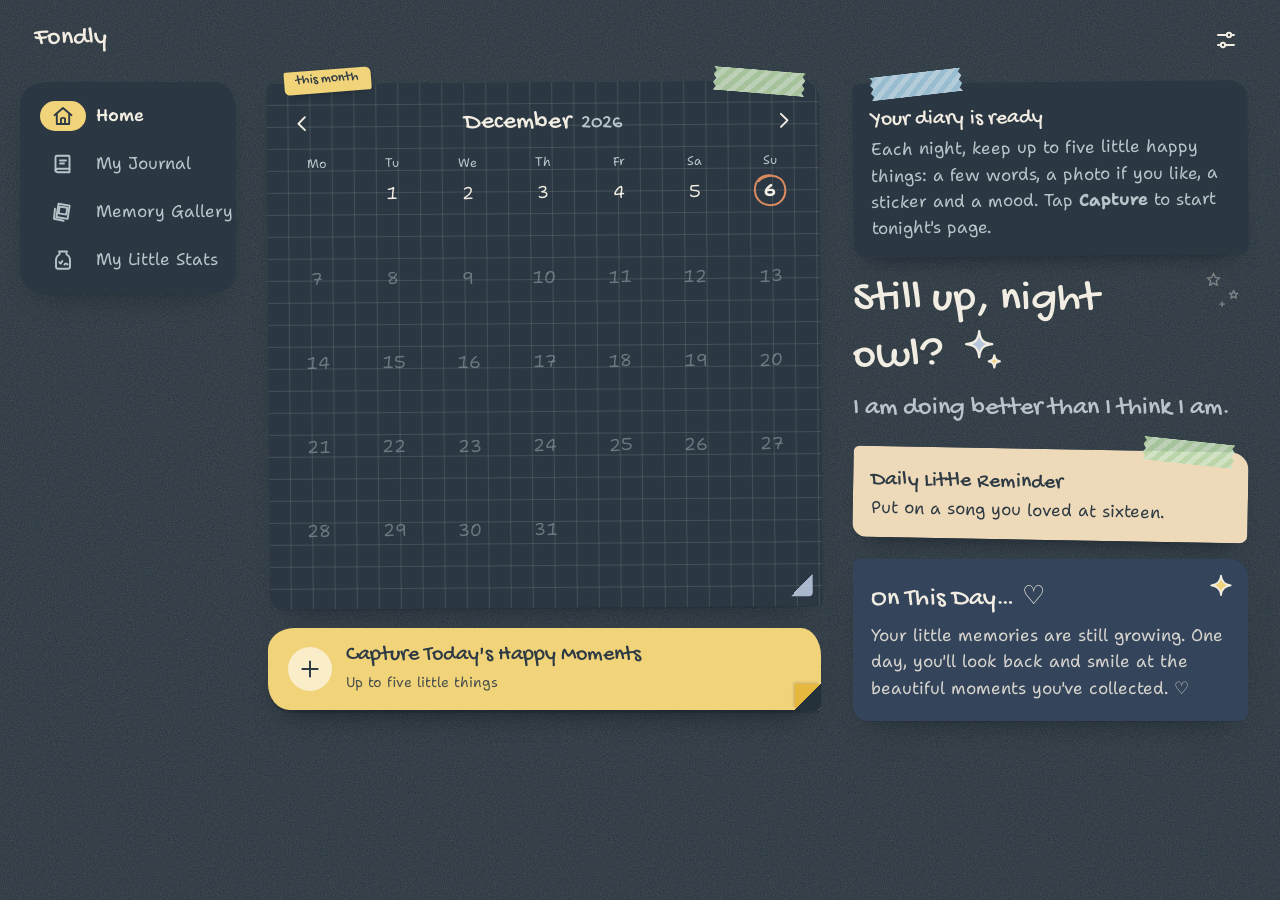
==== commit b09d8a59: "Sync status in Settings, scrapbook touches, demo diary - Header sync pill moves into Settings; the g" ====
--- a/index.html
+++ b/index.html
@@ -21,7 +21,6 @@
   <header class="masthead">
     <a class="wordmark" href="#/" aria-label="Fondly, home">Fondly</a>
     <div class="mast-actions">
-      <a id="sync-pill" class="sync-pill off" href="#/settings"><i aria-hidden="true"></i><span>On this device</span></a>
       <a class="icon-btn gear" href="#/settings" aria-label="Settings"><svg viewBox="0 0 24 24" class="icon" aria-hidden="true"><g fill="none" stroke="currentColor" stroke-width="1.9" stroke-linecap="round"><path d="M4 7h9M17 7h3M4 17h3M11 17h9"/><circle cx="15" cy="7" r="2.2"/><circle cx="9" cy="17" r="2.2"/></g></svg></a>
     </div>
   </header>
--- a/css/app.css
+++ b/css/app.css
@@ -22,6 +22,19 @@
   --danger: #b4513a;
   --hand: 'Gochi Hand', 'Comic Sans MS', cursive;
   --body: 'Shantell Sans', 'Comic Sans MS', system-ui, sans-serif;
+  --fs-xs: .78rem;
+  --fs-sm: .88rem;
+  --fs-base: 1.0625rem;
+  --fs-md: 1.35rem;
+  --fs-lg: 1.6rem;
+  --fs-xl: clamp(2rem, 1.6rem + 1.6vw, 2.75rem);
+  --fs-display: clamp(2.1rem, 1.7rem + 1.6vw, 3rem);
+  --ink-paper: #2f3b44; --ink-paper-soft: #56636c;
+  --kraft: #ecd7b4; --kraft-flap: #dfc394; --kraft-back: #c9a878;
+  --sheet-slate: var(--slate);
+  --doodle: color-mix(in srgb, var(--ink) 38%, transparent);
+  --stamp: var(--slate-deep);
+  --clip: #8a96a0;
   --r-organic: 26px 20px 28px 22px / 22px 28px 20px 26px;
   --ease: cubic-bezier(.16, 1, .3, 1);
   color-scheme: light;
@@ -41,6 +54,8 @@
   --mint: #a9d6c6;
   --jar-glass: rgb(160 190 230 / .18);
   --shadow: 4 10 16;
+  --sheet-slate: #34445a;
+  --clip: #b9c3c9;
   --line: rgb(246 237 223 / .12);
   --danger: #f0a184;
   color-scheme: dark;
@@ -56,31 +71,31 @@
 [data-theme="evening"] body[data-route="stats"] { --ground: #22322f; }
 [data-theme="evening"] body[data-route="settings"], [data-theme="evening"] body[data-route="done"] { --ground: #1f2a33; }
 /* Light paper objects keep dark ink in the evening. */
-.polaroid, .mini-polaroid, .pol-frame, .slip { --ink: #2f3b44; --ink-soft: #56636c; color: var(--ink); }
+.polaroid, .mini-polaroid, .pol-frame, .slip { --ink: var(--ink-paper); --ink-soft: var(--ink-paper-soft); color: var(--ink); }
 
 * { box-sizing: border-box; }
 html { -webkit-text-size-adjust: 100%; scroll-padding-top: 80px; overflow-x: clip; }
 body { overflow-x: clip; }
 body {
   margin: 0; min-height: 100dvh;
-  font: 400 1.0625rem/1.55 var(--body);
+  font: 400 var(--fs-base)/1.55 var(--body);
   color: var(--ink); background: var(--grain) 0 0 / 220px, var(--ground);
   transition: background-color .5s var(--ease);
   caret-color: var(--clay-deep);
   accent-color: var(--clay-deep);
 }
-::selection { background: var(--butter); color: #2f3b44; }
-:focus-visible { outline: 3px dashed var(--slate-deep); outline-offset: 3px; border-radius: 10px; }
+::selection { background: var(--butter); color: var(--ink-paper); }
+:focus-visible { outline: 3px dashed var(--slate-deep); outline-offset: 3px; border-radius: 14px; }
 * { scrollbar-width: thin; scrollbar-color: var(--slate-deep) transparent; }
 img { display: block; max-width: 100%; }
 a { color: inherit; text-underline-offset: .2em; text-decoration-thickness: 1.5px; }
 h1, h2, h3 { font-family: var(--hand); font-weight: 400; line-height: 1.12; margin: 0; text-wrap: balance; letter-spacing: .005em; }
-h1 { font-size: clamp(2rem, 1.6rem + 1.6vw, 2.75rem); }
-h2 { font-size: 1.6rem; }
-h3 { font-size: 1.35rem; }
+h1 { font-size: var(--fs-xl); }
+h2 { font-size: var(--fs-lg); }
+h3 { font-size: var(--fs-md); }
 p { margin: 0; }
 .sr { position: absolute; width: 1px; height: 1px; overflow: hidden; clip: rect(0 0 0 0); white-space: nowrap; }
-.skip { position: absolute; left: -999px; top: 8px; z-index: 50; background: var(--card); padding: 8px 14px; border-radius: 12px; }
+.skip { position: absolute; left: -999px; top: 8px; z-index: 50; background: var(--card); padding: 12px 16px; border-radius: 14px; }
 .skip:focus { left: 12px; }
 .icon { width: 24px; height: 24px; flex: none; }
 svg.deco { width: 22px; height: 22px; }
@@ -88,15 +103,18 @@
 /* ---------- shell ---------- */
 .masthead, .tabs, main, #toast { position: relative; z-index: 1; }
 .masthead {
-  display: flex; align-items: center; justify-content: space-between; gap: 12px;
+  display: flex; flex-wrap: wrap; align-items: center; justify-content: space-between; gap: 4px 12px;
   padding: calc(10px + env(safe-area-inset-top)) 16px 6px;
 }
-.wordmark { font: 400 clamp(1.7rem, 1.4rem + 1.2vw, 2.2rem)/1 var(--hand); text-decoration: none; color: var(--ink); padding: 4px 2px 6px; }
-.mast-actions { display: flex; align-items: center; gap: 6px; }
+.wordmark { display: inline-flex; align-items: center; min-height: 44px; font: 400 var(--fs-lg)/1 var(--hand); text-decoration: none; color: var(--ink); padding: 4px 2px 6px; }
+.mast-actions { display: flex; align-items: center; gap: 6px; margin-left: auto; min-width: 0; }
 .sync-pill {
-  display: inline-flex; align-items: center; gap: 8px; text-decoration: none; font-size: .8rem; white-space: nowrap;
-  padding: 6px 12px; border-radius: 999px; background: color-mix(in srgb, var(--card) 80%, transparent); color: var(--ink-soft);
-}
+  display: inline-flex; align-items: center; gap: 8px; text-decoration: none; font-size: var(--fs-xs); white-space: nowrap;
+  min-height: 44px; padding: 6px 14px; border-radius: 999px; background: color-mix(in srgb, var(--card) 80%, transparent); color: var(--ink-soft);
+}
+.settings .sync-pill { white-space: normal; justify-self: start; min-height: 36px; margin-top: -4px; background: var(--paper); }
+.gear { position: relative; }
+.gear.alert::after { content: ''; position: absolute; top: 9px; right: 9px; width: 9px; height: 9px; border-radius: 50%; background: var(--danger); box-shadow: 0 0 0 2px var(--ground); }
 .sync-pill i { width: 9px; height: 9px; border-radius: 50%; background: var(--ink-soft); opacity: .6; }
 .sync-pill.ok i { background: var(--sage-deep); opacity: 1; }
 .sync-pill.syncing i { background: var(--sky-deep); opacity: 1; animation: pulse 1s ease-in-out infinite alternate; }
@@ -111,29 +129,32 @@
 
 .tabs {
   position: fixed; inset: auto 0 0 0; z-index: 20;
-  display: grid; grid-template-columns: repeat(4, 1fr);
+  display: grid; grid-template-columns: repeat(4, minmax(0, 1fr));
   padding: 6px 6px calc(6px + env(safe-area-inset-bottom));
   background: var(--card); border-radius: 22px 22px 0 0;
   box-shadow: 0 -6px 24px -10px rgb(var(--shadow) / .3);
 }
 .tabs a {
   display: grid; justify-items: center; gap: 2px; padding: 6px 2px; text-decoration: none;
-  font-size: .78rem; line-height: 1.15; text-align: center; color: var(--ink-soft); border-radius: 14px;
+  font-size: var(--fs-xs); line-height: 1.15; text-align: center; color: var(--ink-soft); border-radius: 14px;
 }
 .tabs a .icon { padding: 3px 10px; width: 46px; height: 30px; border-radius: 999px; transition: background-color .25s var(--ease); }
 .tabs a[aria-current] { color: var(--ink); font-weight: 600; }
-.tab-full { display: none; } .tab-short { white-space: nowrap; }
-.tabs a[aria-current] .icon { background: var(--butter); color: #2f3b44; }
+.tab-full { display: none; } .tab-short { overflow-wrap: anywhere; }
+.tabs a[aria-current] .icon { background: var(--butter); color: var(--ink-paper); }
 main { padding: 4px 16px calc(110px + env(safe-area-inset-bottom)); max-width: 1180px; outline: none; }
 
 #toast {
   position: fixed; left: 50%; bottom: calc(96px + env(safe-area-inset-bottom)); z-index: 40;
   transform: translate(-50%, 20px); opacity: 0; pointer-events: none;
-  background: var(--ink); color: var(--paper); padding: 10px 18px; border-radius: 999px; font-size: .95rem;
+  background: var(--ink); color: var(--paper); padding: 10px 18px; border-radius: 999px; font-size: var(--fs-sm);
   box-shadow: 0 10px 24px -10px rgb(var(--shadow) / .5); transition: opacity .3s, transform .4s var(--ease);
   max-width: calc(100vw - 32px); text-align: center;
 }
 #toast.show { opacity: 1; transform: translate(-50%, 0); }
+#toast { display: flex; align-items: center; gap: 12px; white-space: nowrap; }
+#toast.show { pointer-events: auto; }
+.toast-act { min-height: 44px; padding: 0 14px; margin: -8px -10px -8px 0; border: 0; border-radius: 999px; font: 700 var(--fs-sm) var(--body); background: var(--butter); color: var(--ink-paper); cursor: pointer; }
 
 @media (min-width: 960px) {
   body { display: grid; grid-template-columns: 236px minmax(0, 1fr); grid-template-rows: auto 1fr; }
@@ -143,7 +164,7 @@
     margin: 12px 0 0 20px; padding: 12px; border-radius: var(--r-organic);
     box-shadow: 0 14px 30px -18px rgb(var(--shadow) / .45);
   }
-  .tabs a { grid-template-columns: auto 1fr; justify-items: start; align-items: center; gap: 10px; font-size: .98rem; padding: 6px 8px; text-align: left; }
+  .tabs a { min-height: 44px; grid-template-columns: auto 1fr; justify-items: start; align-items: center; gap: 10px; font-size: var(--fs-base); padding: 6px 8px; text-align: left; }
   .tabs a:hover { background: color-mix(in srgb, var(--butter) 30%, transparent); }
   .tab-full { display: inline; white-space: nowrap; } .tab-short { display: none; }
   main { padding: 12px 32px 56px; width: 100%; }
@@ -160,9 +181,9 @@
   content: ''; position: absolute; right: 10px; bottom: 10px; width: 22px; height: 22px; pointer-events: none;
   background: linear-gradient(-45deg, var(--slate) 50%, transparent 50%); opacity: .9; border-radius: 0 0 4px 0;
 }
-.sheet-slate { background: var(--slate); --ink-on: #2f3b44; color: #2f3b44; }
+.sheet-slate { background: var(--slate); --ink-on: var(--ink-paper); color: var(--ink-paper); }
 .sheet-sage { background: var(--card); }
-[data-theme="evening"] .sheet-slate { background: #34445a; color: var(--ink); }
+[data-theme="evening"] .sheet-slate { background: var(--sheet-slate); color: var(--ink); }
 .tape {
   position: absolute; top: -11px; left: 50%; width: 92px; height: 24px; translate: -50% 0; rotate: -3deg; z-index: 2;
   background: repeating-linear-gradient(-45deg, rgb(255 255 255 / .35) 0 5px, transparent 5px 10px), var(--tape, var(--clay));
@@ -178,7 +199,7 @@
 .btn {
   display: inline-flex; align-items: center; justify-content: center; gap: 8px; min-height: 46px;
   padding: 10px 20px; border: 0; border-radius: 999px; cursor: pointer; text-decoration: none;
-  font: 600 1rem/1.2 var(--body); color: #2f3b44; background: var(--butter);
+  font: 600 var(--fs-base)/1.2 var(--body); color: var(--ink-paper); background: var(--butter);
   box-shadow: 0 2px 0 rgb(var(--shadow) / .14), 0 10px 18px -12px rgb(var(--shadow) / .6);
   transition: transform .25s var(--ease), box-shadow .25s var(--ease), filter .2s;
 }
@@ -191,23 +212,23 @@
 .btn-slate { background: var(--slate); }
 .btn-ghost { background: transparent; color: var(--ink); box-shadow: inset 0 0 0 2px var(--line); }
 .btn-ghost:hover { background: color-mix(in srgb, var(--ink) 6%, transparent); }
-.btn-danger { background: var(--clay-deep); color: #2a1a12; }
-.btn.big { font-size: 1.12rem; min-height: 56px; padding: 12px 28px; }
-.link-btn { border: 0; background: none; padding: 8px 4px; font: inherit; font-size: .95rem; color: var(--ink-soft); text-decoration: underline; cursor: pointer; }
+.btn-danger { background: var(--clay-deep); color: var(--ink-paper); }
+.btn.big { font-size: var(--fs-base); min-height: 56px; padding: 12px 28px; }
+.link-btn { border: 0; background: none; min-height: 44px; padding: 8px 4px; font: inherit; font-size: var(--fs-sm); color: var(--ink-soft); text-decoration: underline; cursor: pointer; }
 .row { display: flex; flex-wrap: wrap; gap: 10px; align-items: center; }
-.hint { font-size: .88rem; color: var(--ink-soft); margin-top: 8px; }
+.hint { font-size: var(--fs-sm); color: var(--ink-soft); margin-top: 8px; }
 .page-head { margin: 8px 0 18px; }
 .page-head p { color: var(--ink-soft); margin-top: 4px; }
 .empty { text-align: center; padding: 34px 20px; display: grid; justify-items: center; gap: 14px; }
 .empty p { max-width: 34ch; color: var(--ink-soft); }
 svg.empty-deco { width: 46px; height: 46px; }
 .chips { display: flex; flex-wrap: wrap; gap: 6px; }
-.chip { border: 0; border-radius: 999px; padding: 6px 14px; font: inherit; font-size: .88rem; cursor: pointer; background: rgb(255 255 255 / .55); color: #2f3b44; }
+.chip { border: 0; border-radius: 999px; min-height: 44px; padding: 6px 16px; font: inherit; font-size: var(--fs-sm); cursor: pointer; background: rgb(255 255 255 / .55); color: var(--ink-paper); }
 .chip.on { background: var(--card); box-shadow: inset 0 0 0 2px var(--slate-deep); font-weight: 600; color: var(--ink); }
 
 /* ---------- home ---------- */
 .home { display: grid; grid-template-columns: minmax(0, 1fr); gap: 22px; }
-.home-main, .home-side { display: grid; gap: 20px; align-content: start; }
+.home-main, .home-side { display: grid; grid-template-columns: minmax(0, 1fr); gap: 20px; align-content: start; }
 @media (min-width: 960px) {
   .home { grid-template-columns: minmax(0, 1.4fr) minmax(300px, 1fr); gap: 28px 32px; }
   .recent { grid-column: 1 / -1; }
@@ -220,10 +241,10 @@
   background-size: 22px 22px; background-position: -1px -1px;
 }
 .cal-head { display: flex; align-items: center; justify-content: space-between; margin-bottom: 8px; }
-.cal-head h2 { font-size: clamp(1.7rem, 1.4rem + 1vw, 2.2rem); text-align: center; }
+.cal-head h2 { font-size: var(--fs-lg); text-align: center; min-width: 0; overflow-wrap: anywhere; }
 .cal-year { font-family: var(--hand); font-size: .8em; color: var(--ink-soft); margin-left: 4px; }
 .cal-dow, .cal-grid { display: grid; grid-template-columns: repeat(7, minmax(0, 1fr)); gap: 4px; }
-.cal-dow span { text-align: center; font-size: .78rem; color: var(--ink-soft); padding-bottom: 4px; }
+.cal-dow span { text-align: center; font-size: var(--fs-xs); color: var(--ink-soft); padding-bottom: 4px; }
 .cal-day {
   position: relative; aspect-ratio: 1 / 1.12; border-radius: 14px; text-decoration: none;
   display: grid; grid-template-rows: auto 1fr; justify-items: center; padding-top: 4px;
@@ -232,85 +253,85 @@
 a.cal-day:hover { background: color-mix(in srgb, var(--butter) 40%, transparent); transform: rotate(-2deg); }
 .cal-day.has { background: color-mix(in srgb, var(--clay) 30%, transparent); }
 .cal-day.future { color: var(--ink-soft); opacity: .45; }
-.cal-num { position: relative; z-index: 1; font-size: .98rem; line-height: 1.6; }
+.cal-num { position: relative; z-index: 1; font-size: var(--fs-base); line-height: 1.6; }
 .cal-day.today .cal-num { font-weight: 700; }
 .today-ring { position: absolute; top: -3px; left: 50%; width: 40px; height: 40px; translate: -50% 0; overflow: visible; pointer-events: none; }
 .today-ring path { fill: none; stroke: var(--clay-deep); stroke-width: 3; stroke-linecap: round; stroke-dasharray: 1; stroke-dashoffset: 1; animation: draw 1.1s .3s var(--ease) forwards; }
 @keyframes draw { to { stroke-dashoffset: 0; } }
-.cal-thumb { width: 66%; max-width: 46px; aspect-ratio: 1; align-self: center; background: var(--polaroid); padding: 2px 2px 5px; border-radius: 3px; rotate: -4deg; box-shadow: 0 3px 6px -2px rgb(var(--shadow) / .35); }
+.cal-thumb { width: 66%; max-width: 46px; aspect-ratio: 1; align-self: center; background: var(--polaroid); padding: 2px 2px 5px; border-radius: 4px; rotate: -4deg; box-shadow: 0 3px 6px -2px rgb(var(--shadow) / .35); }
 .cal-thumb img { width: 100%; height: 100%; object-fit: cover; border-radius: 2px; background: var(--sky); }
 svg.cal-sticker { width: 62%; max-width: 40px; align-self: center; }
 .cal-mark { position: absolute; right: 2px; bottom: 2px; display: flex; align-items: center; }
 svg.cal-flower { width: 15px; height: 15px; }
-.cal-mark i { font-style: normal; font-size: .66rem; font-weight: 700; margin-left: -1px; }
+.cal-mark i { font-style: normal; font-size: var(--fs-xs); font-weight: 700; margin-left: -1px; }
 .cal-back { display: block; margin: 8px auto 0; }
 
 .capture {
   display: flex; align-items: center; gap: 14px; text-decoration: none; padding: 16px 20px;
-  background: var(--butter); color: #2f3b44; border-radius: var(--r-organic);
+  background: var(--butter); color: var(--ink-paper); border-radius: var(--r-organic);
   box-shadow: 0 3px 0 rgb(var(--shadow) / .14), 0 18px 28px -18px rgb(var(--shadow) / .65);
   transition: transform .3s var(--ease);
 }
 .capture:hover { transform: translateY(-3px) rotate(-.5deg); }
 .capture > .icon, svg.capture-deco { width: 44px; height: 44px; padding: 9px; border-radius: 50%; background: rgb(255 255 255 / .6); }
-.capture b { display: block; font: 400 1.45rem/1.1 var(--hand); }
-.capture small { font-size: .9rem; opacity: .85; }
+.capture b { display: block; font: 400 var(--fs-md)/1.1 var(--hand); }
+.capture small { font-size: var(--fs-sm); opacity: .85; }
 .capture.full { background: var(--clay); }
 
 .hello { display: grid; gap: 10px; }
-.hello h1 { display: flex; align-items: center; gap: 8px; }
-svg.greet-art { width: 1.15em; height: 1.15em; flex: none; }
-.affirm { font: 400 1.5rem/1.3 var(--hand); color: var(--ink-soft); }
+.hello h1 { overflow-wrap: anywhere; padding-right: 40px; }
+svg.greet-art { display: inline-block; width: 1.1em; height: 1.1em; vertical-align: -0.2em; margin-left: .1em; }
+.affirm { font: 400 var(--fs-lg)/1.3 var(--hand); color: var(--ink-soft); }
 .reminder {
-  position: relative; margin-top: 14px; padding: 22px 18px 16px; background: var(--sky); color: #2f3b44;
+  position: relative; margin-top: 14px; padding: 22px 18px 16px; background: var(--sky); color: var(--ink-paper);
   border-radius: 6px 18px 8px 14px; rotate: 1deg; box-shadow: 0 14px 22px -16px rgb(var(--shadow) / .6);
 }
-.reminder h2 { font-size: 1.2rem; margin-bottom: 2px; }
+.reminder h2 { font-size: var(--fs-md); margin-bottom: 2px; }
 
 .otd { padding: 20px 18px; }
-.otd h2 { font-size: 1.5rem; }
+.otd h2 { font-size: var(--fs-lg); }
 .otd-empty p { margin-top: 8px; color: inherit; opacity: .85; }
 svg.otd-spark { position: absolute; right: 14px; top: 14px; width: 26px; height: 26px; }
 .envelope { margin-top: 14px; }
-.envelope summary { list-style: none; cursor: pointer; position: relative; height: 214px; perspective: 600px; border-radius: 12px; overflow: hidden; }
+.envelope summary { list-style: none; cursor: pointer; position: relative; height: 214px; perspective: 600px; border-radius: 14px; overflow: hidden; }
 .envelope summary::-webkit-details-marker { display: none; }
 .env-back, .env-front, .env-flap { position: absolute; left: 6%; right: 6%; }
-.env-back { top: 30px; bottom: 50px; background: #c9a878; border-radius: 10px; }
-.env-front { top: 30px; bottom: 50px; background: #ecd7b4; border-radius: 10px; clip-path: polygon(0 0, 50% 58%, 100% 0, 100% 100%, 0 100%); box-shadow: inset 0 -2px 0 rgb(0 0 0 / .05); }
-.env-flap { top: 30px; height: 50%; background: #dfc394; clip-path: polygon(0 0, 100% 0, 50% 100%); transform-origin: top; transition: transform .7s var(--ease), z-index 0s .35s; z-index: 3; }
-.env-seal { position: absolute; left: 50%; top: calc(30px + 41%); translate: -50% -50%; z-index: 4; width: 40px; height: 40px; display: grid; place-items: center; border-radius: 50%; background: #d98a5e; box-shadow: 0 3px 6px rgb(0 0 0 / .18); transition: opacity .3s, scale .4s var(--ease); }
-svg.seal-heart { width: 22px; height: 22px; --clay-deep: #fff6ee; }
+.env-back { top: 30px; bottom: 50px; background: var(--kraft-back); border-radius: 14px; }
+.env-front { top: 30px; bottom: 50px; background: var(--kraft); border-radius: 14px; clip-path: polygon(0 0, 50% 58%, 100% 0, 100% 100%, 0 100%); box-shadow: inset 0 -2px 0 rgb(var(--shadow) / .05); }
+.env-flap { top: 30px; height: 50%; background: var(--kraft-flap); clip-path: polygon(0 0, 100% 0, 50% 100%); transform-origin: top; transition: transform .7s var(--ease), z-index 0s .35s; z-index: 3; }
+.env-seal { position: absolute; left: 50%; top: calc(30px + 41%); translate: -50% -50%; z-index: 4; width: 40px; height: 40px; display: grid; place-items: center; border-radius: 50%; background: var(--clay-deep); box-shadow: 0 3px 6px rgb(var(--shadow) / .18); transition: opacity .3s, scale .4s var(--ease); }
+svg.seal-heart { width: 22px; height: 22px; --clay-deep: var(--polaroid); }
 .env-letter { position: absolute; left: 14%; right: 14%; top: 40px; height: 120px; display: flex; justify-content: center; gap: 6px; transition: transform .8s .15s var(--ease); }
-.env-peek { width: 74px; height: 86px; background: var(--polaroid); padding: 5px 5px 14px; border-radius: 3px; box-shadow: 0 4px 10px -4px rgb(0 0 0 / .3); display: grid; place-items: center; }
+.env-peek { width: 74px; height: 86px; background: var(--polaroid); padding: 5px 5px 14px; border-radius: 4px; box-shadow: 0 4px 10px -4px rgb(var(--shadow) / .3); display: grid; place-items: center; }
 .env-peek.p0 { rotate: -8deg; } .env-peek.p1 { rotate: 3deg; translate: 0 -6px; } .env-peek.p2 { rotate: 9deg; }
 .env-peek img { width: 100%; height: 100%; object-fit: cover; }
 .env-peek svg { width: 40px; height: 40px; }
 .env-label { position: absolute; left: 0; right: 0; bottom: 0; z-index: 5; text-align: center; color: inherit; transition: opacity .3s; }
-.env-label b { display: block; font: 400 1.15rem/1.1 var(--hand); }
-.env-label small { font-size: .82rem; opacity: .8; }
+.env-label b { display: block; font: 400 var(--fs-md)/1.1 var(--hand); }
+.env-label small { font-size: var(--fs-sm); opacity: .8; }
 .envelope[open] .env-flap { transform: rotateX(180deg); z-index: 0; }
 .envelope[open] .env-seal { opacity: 0; scale: .4; }
 .envelope[open] .env-letter { transform: translateY(-34px); }
 .envelope[open] .env-label small { visibility: hidden; }
 .otd-body { display: grid; gap: 8px; margin-top: 10px; animation: rise .6s .2s var(--ease) backwards; }
 @keyframes rise { from { opacity: 0; transform: translateY(14px); } }
-.otd-date { font: 400 1.6rem/1.2 var(--hand); }
-.otd-sub { font-size: .95rem; }
+.otd-date { font: 400 var(--fs-lg)/1.2 var(--hand); }
+.otd-sub { font-size: var(--fs-sm); }
 .otd-list { list-style: none; padding: 0; margin: 8px 0 6px; align-items: start; display: grid; grid-template-columns: repeat(auto-fill, minmax(130px, 1fr)); gap: 14px; }
 .otd-body .btn { justify-self: start; background: var(--card); color: var(--ink); }
 [data-theme="evening"] .otd .chip { background: rgb(255 255 255 / .12); color: var(--ink); }
 
 .mini-polaroid {
   position: relative; display: grid; gap: 6px; align-content: start; background: var(--polaroid); padding: 8px 8px 10px;
-  border-radius: 4px; text-decoration: none; box-shadow: 0 2px 0 rgb(0 0 0 / .04), 0 10px 18px -12px rgb(var(--shadow) / .6);
+  border-radius: 4px; text-decoration: none; box-shadow: 0 2px 0 rgb(var(--shadow) / .04), 0 10px 18px -12px rgb(var(--shadow) / .6);
   transition: transform .3s var(--ease);
 }
 a.mini-polaroid:hover { transform: translateY(-4px) rotate(0deg); }
 .mini-polaroid img { width: 100%; aspect-ratio: 1; object-fit: cover; border-radius: 2px; background: var(--sky); }
-.mini-polaroid p { font-size: .86rem; line-height: 1.35; display: -webkit-box; -webkit-line-clamp: 3; -webkit-box-orient: vertical; overflow: hidden; }
-.mini-polaroid time { font-size: .78rem; color: var(--ink-soft); }
-.mini-polaroid.note { background: color-mix(in srgb, var(--butter) 55%, #fffdf6); min-height: 150px; }
-.mini-polaroid.note p { -webkit-line-clamp: 5; font-family: var(--hand); font-size: 1.05rem; }
+.mini-polaroid p { font-size: var(--fs-sm); line-height: 1.35; display: -webkit-box; -webkit-line-clamp: 3; -webkit-box-orient: vertical; overflow: hidden; }
+.mini-polaroid time { font-size: var(--fs-xs); color: var(--ink-soft); }
+.mini-polaroid.note { background: color-mix(in srgb, var(--butter) 55%, var(--polaroid)); min-height: 150px; }
+.mini-polaroid.note p { -webkit-line-clamp: 5; font-family: var(--hand); font-size: var(--fs-base); }
 svg.note-sticker { width: 34px; height: 34px; }
 .mini-meta { display: flex; gap: 4px; }
 .mini-meta svg { width: 24px; height: 24px; }
@@ -323,19 +344,26 @@
 /* ---------- day page ---------- */
 .day { display: grid; grid-template-columns: minmax(0, 1fr); gap: 18px; }
 .day-head { display: grid; gap: 4px; }
-.back { display: inline-flex; align-items: center; gap: 2px; text-decoration: none; color: var(--ink-soft); font-size: .95rem; justify-self: start; padding: 6px 8px 6px 0; }
+.back { display: inline-flex; align-items: center; gap: 2px; text-decoration: none; color: var(--ink-soft); font-size: var(--fs-sm); justify-self: start; min-height: 44px; padding: 6px 8px 6px 0; }
 .back .icon { width: 20px; height: 20px; }
-.day-date { font: 400 clamp(2.1rem, 1.7rem + 1.6vw, 3rem)/1.15 var(--hand); }
-.day-lead { font: 400 1.6rem/1.2 var(--hand); }
+.day-date { font: 400 var(--fs-display)/1.15 var(--hand); }
+.day-lead { font: 400 var(--fs-lg)/1.2 var(--hand); }
 .day-sub { color: var(--ink-soft); }
 .jar-panel { display: flex; align-items: center; gap: 14px; padding: 6px 4px; }
 svg.jar { width: 92px; height: auto; flex: none; overflow: visible; }
-.jar-count, .jar-full { font: 400 1.35rem/1.25 var(--hand); }
-.jar-count b { font-family: var(--body); font-weight: 700; font-size: 1.1rem; background: var(--butter); color: #2f3b44; padding: 1px 9px; border-radius: 999px; margin-right: 4px; }
-.jar-full { color: var(--clay-deep); }
+.jar-count, .jar-full { font: 400 var(--fs-md)/1.25 var(--hand); }
+.jar-count b { font-family: var(--body); font-weight: 700; font-size: var(--fs-base); background: var(--butter); color: var(--ink-paper); padding: 1px 9px; border-radius: 999px; margin-right: 4px; }
+.jar-full { color: var(--ink); }
 .jar-star { transform-box: fill-box; }
 .jar-star.drop, .done .jar-star { animation: drop .9s var(--ease) backwards; animation-delay: calc(var(--i) * 90ms); }
-@keyframes drop { from { opacity: 0; translate: 0 -70px; } 60% { opacity: 1; } }
+@keyframes drop { from { opacity: 0; translate: 0 -90px; rotate: -40deg; } 55% { opacity: 1; } 75% { translate: 0 4px; } }
+.jar-wrap { position: relative; display: inline-block; flex: none; }
+.jar-wrap.bump svg.jar { animation: bump .7s .45s var(--ease); transform-origin: 50% 100%; }
+@keyframes bump { 30% { transform: rotate(-4deg) scale(1.03, .97); } 60% { transform: rotate(3deg); } }
+svg.jar-glint { position: absolute; top: -6px; right: -10px; width: 26px; height: 26px; }
+.jar-wrap.just-full svg.jar-glint { animation: glint 1s 1s var(--ease) backwards; }
+@keyframes glint { from { opacity: 0; scale: .2; rotate: -90deg; } 60% { opacity: 1; scale: 1.3; } }
+@media (min-width: 960px) { svg.jar-glint { width: 34px; height: 34px; } }
 
 .moments { list-style: none; padding: 0; margin: 0; display: grid; gap: 26px; }
 @media (min-width: 760px) { .moments, .add-moment { max-width: 640px; } .moment.polaroid { max-width: 520px; } .moments > li:nth-child(even) { margin-left: 40px; } }
@@ -346,7 +374,7 @@
   .jar-panel svg.jar { width: 150px; }
   .moments, .add-moment, .day-save { grid-column: 2; }
 }
-.moment { position: relative; padding: 22px 18px 12px; border-radius: 6px; box-shadow: 0 2px 0 rgb(0 0 0 / .04), 0 18px 28px -20px rgb(var(--shadow) / .7); }
+.moment { position: relative; padding: 22px 18px 12px; border-radius: 6px; box-shadow: 0 2px 0 rgb(var(--shadow) / .04), 0 18px 28px -20px rgb(var(--shadow) / .7); }
 .moment.note {
   background: var(--card);
   background-image: repeating-linear-gradient(transparent 0 29px, var(--line) 29px 30px);
@@ -355,29 +383,30 @@
 .moment.polaroid { background: var(--polaroid); padding: 14px 14px 12px; }
 .pol-frame { background: var(--sky); border-radius: 2px; overflow: hidden; aspect-ratio: 1; }
 .pol-frame img { width: 100%; height: 100%; object-fit: cover; }
-.moment-prompt { font-size: .82rem; color: var(--ink-soft); margin-top: 6px; }
-.moment-text { font: 400 1.3rem/1.38 var(--hand); margin-top: 4px; overflow-wrap: anywhere; }
+.moment-prompt { font-size: var(--fs-sm); color: var(--ink-soft); margin-top: 6px; }
+.moment-text { font: 400 var(--fs-md)/1.38 var(--hand); margin-top: 4px; overflow-wrap: anywhere; }
 .polaroid .moment-text { margin-top: 2px; }
 .moment-foot { display: flex; align-items: center; gap: 2px; margin-top: 6px; min-height: 44px; }
 .moment-foot .spacer { flex: 1; }
-.moment-foot .icon-btn { width: 40px; height: 40px; color: var(--ink-soft); }
-.mood-tag { display: inline-flex; align-items: center; gap: 6px; font-size: .88rem; color: var(--ink-soft); }
+.moment-foot .icon-btn { width: 44px; height: 44px; color: var(--ink-soft); }
+.mood-tag { display: inline-flex; align-items: center; gap: 6px; font-size: var(--fs-sm); color: var(--ink-soft); }
 .mood-tag svg { width: 28px; height: 28px; }
 svg.moment-sticker { position: absolute; right: 2px; top: -14px; width: 54px; height: 54px; rotate: 12deg; filter: drop-shadow(0 3px 3px rgb(var(--shadow) / .2)); }
 .moment.confirm { rotate: 0deg; display: grid; gap: 8px; padding: 20px 18px; }
-.confirm-q { font: 400 1.4rem var(--hand); }
+.confirm-q { font: 400 var(--fs-md) var(--hand); }
 .confirm-text { color: var(--ink-soft); }
 .moment.editing { rotate: 0deg; padding: 24px 18px 18px; box-shadow: 0 0 0 3px var(--clay), 0 22px 36px -22px rgb(var(--shadow) / .8); }
 .editor { display: grid; gap: 14px; }
 .editor-prompt { display: flex; align-items: center; justify-content: space-between; gap: 8px; }
-.editor-prompt label { font: 400 1.35rem/1.2 var(--hand); }
+.editor-prompt .icon-btn { flex: none; }
+.editor-prompt label { font: 400 var(--fs-md)/1.2 var(--hand); }
 .editor textarea {
-  width: 100%; resize: vertical; min-height: 96px; border: 0; padding: 4px 2px; font: 400 1.3rem/30px var(--hand); color: var(--ink);
+  width: 100%; resize: vertical; min-height: 96px; border: 0; padding: 4px 2px; font: 400 var(--fs-md)/30px var(--hand); color: var(--ink);
   background: repeating-linear-gradient(transparent 0 29px, var(--line) 29px 30px); background-attachment: local;
 }
 .editor textarea::placeholder { color: var(--ink-soft); opacity: .8; }
 .editor textarea:focus-visible { outline-offset: 6px; }
-.char-count { font-size: .78rem; color: var(--ink-soft); text-align: right; margin-top: -10px; font-variant-numeric: tabular-nums; }
+.char-count { font-size: var(--fs-xs); color: var(--ink-soft); text-align: right; margin-top: -10px; font-variant-numeric: tabular-nums; }
 .editor-photo { display: flex; align-items: center; gap: 14px; }
 .editor-photo .pol-frame.small { width: 96px; flex: none; padding: 5px 5px 14px; background: var(--polaroid); box-shadow: 0 6px 14px -8px rgb(var(--shadow) / .6); rotate: -3deg; }
 .editor-photo .pol-frame.small img { aspect-ratio: 1; }
@@ -387,17 +416,18 @@
 .file-btn.busy { opacity: .6; pointer-events: none; }
 .file-btn.busy span::after { content: ' (tidying up…)'; }
 .picker { border: 0; padding: 0; margin: 0; }
-.picker legend { font-size: .9rem; color: var(--ink-soft); margin-bottom: 6px; padding: 0; }
+.picker legend { font-size: var(--fs-sm); color: var(--ink-soft); margin-bottom: 6px; padding: 0; }
 .picker-row { display: flex; flex-wrap: wrap; gap: 6px; }
 .picker input { position: absolute; opacity: 0; width: 1px; height: 1px; }
 .picker label { display: grid; place-items: center; width: 48px; height: 48px; border-radius: 14px; cursor: pointer; transition: background-color .2s, transform .25s var(--ease); }
 .picker label:hover { background: color-mix(in srgb, var(--butter) 40%, transparent); transform: rotate(-6deg); }
 .picker label svg { width: 36px; height: 36px; }
-.picker .none { font-size: .78rem; color: var(--ink-soft); }
-.picker input:checked + label { background: var(--butter); box-shadow: inset 0 0 0 2px #2f3b44; --ink: #2f3b44; color: #2f3b44; }
+.picker .none { font-size: var(--fs-xs); color: var(--ink-soft); }
+.picker input:checked + label .none { color: var(--ink-paper); }
+.picker input:checked + label { background: var(--butter); box-shadow: inset 0 0 0 2px var(--ink-paper); --ink: var(--ink-paper); color: var(--ink-paper); }
 .picker input:focus-visible + label { outline: 3px dashed var(--slate-deep); outline-offset: 2px; }
 .picker-row.moods { display: grid; grid-template-columns: repeat(6, minmax(0, 1fr)); max-width: 420px; }
-.moods label { width: auto; height: auto; padding: 6px 2px 4px; gap: 2px; font-size: .72rem; }
+.moods label { width: auto; height: auto; padding: 6px 2px 4px; gap: 2px; font-size: var(--fs-xs); }
 .moods label svg { width: 34px; height: 34px; }
 .editor-actions { display: flex; justify-content: flex-end; gap: 10px; flex-wrap: wrap; }
 .add-moment {
@@ -407,9 +437,9 @@
   transition: background-color .2s, transform .3s var(--ease);
 }
 .add-moment:hover { background: var(--card); transform: rotate(-.5deg); }
-.add-moment .icon { grid-row: span 2; width: 40px; height: 40px; padding: 8px; border-radius: 50%; background: var(--clay); color: #2f3b44; }
-.add-moment span { font: 400 1.35rem/1.15 var(--hand); }
-.add-moment small { color: var(--ink-soft); font-size: .9rem; }
+.add-moment .icon { grid-row: span 2; width: 40px; height: 40px; padding: 8px; border-radius: 50%; background: var(--clay); color: var(--ink-paper); }
+.add-moment span { font: 400 var(--fs-md)/1.15 var(--hand); }
+.add-moment small { color: var(--ink-soft); font-size: var(--fs-sm); }
 .day-save { display: grid; justify-items: center; padding: 8px 0 4px; }
 
 /* ---------- save reward ---------- */
@@ -421,8 +451,13 @@
   padding: 44px 26px 30px; background: var(--card); border-radius: var(--r-organic);
   box-shadow: 0 30px 50px -30px rgb(var(--shadow) / .7); animation: rise .8s var(--ease) backwards;
 }
-.done-lead { font: 400 1.4rem var(--hand); color: var(--ink-soft); }
-.done-quote { margin: 0; font: 400 clamp(2.1rem, 1.6rem + 2vw, 3rem)/1.18 var(--hand); text-wrap: balance; color: var(--ink); }
+.milestone { display: flex; align-items: center; gap: 10px; max-width: 34ch; padding: 10px 16px; background: var(--butter); color: var(--ink-paper); border-radius: 2px 6px 3px 5px; rotate: -1.5deg; text-align: left; box-shadow: 0 6px 12px -8px rgb(var(--shadow) / .5); }
+svg.ms-heart { width: 26px; height: 26px; flex: none; }
+.welcome { position: relative; padding: 24px 18px 16px; background: var(--card); border-radius: 6px 18px 8px 14px; rotate: -.6deg; box-shadow: 0 14px 22px -16px rgb(var(--shadow) / .6); }
+.welcome h2 { font-size: var(--fs-md); margin-bottom: 4px; }
+.welcome p { color: var(--ink-soft); }
+.done-lead { font: 400 var(--fs-md) var(--hand); color: var(--ink-soft); }
+.done-quote { margin: 0; font: 400 var(--fs-display)/1.18 var(--hand); text-wrap: balance; color: var(--ink); }
 .done svg.jar.small { width: 84px; }
 .done-actions { display: grid; justify-items: center; gap: 6px; }
 .confetti span { position: absolute; top: -40px; left: calc(6% + var(--i) * 12%); animation: fall 6s calc(var(--i) * -.7s) linear infinite; }
@@ -437,24 +472,24 @@
 .search:focus-within { box-shadow: inset 0 0 0 2px var(--clay-deep); }
 .search input { flex: 1; min-width: 0; height: 52px; border: 0; background: none; font: inherit; color: var(--ink); outline: none; }
 .search input::placeholder { color: var(--ink-soft); }
-.month-h { margin: 22px 0 10px; font-size: 1.5rem; }
+.month-h { margin: 22px 0 10px; font-size: var(--fs-lg); }
 .entries { list-style: none; padding: 0; margin: 0; display: grid; gap: 12px; }
 .entry {
   display: grid; grid-template-columns: 54px minmax(0, 1fr) auto; gap: 14px; align-items: start; padding: 14px 16px;
-  background: var(--card); border-radius: 4px 14px 6px 12px; text-decoration: none;
+  background: var(--card); border-radius: 6px 18px 8px 14px; text-decoration: none;
   background-image: repeating-linear-gradient(transparent 0 25px, var(--line) 25px 26px); background-position: 0 12px;
   box-shadow: 0 1px 0 rgb(var(--shadow) / .08), 0 10px 22px -16px rgb(var(--shadow) / .6); transition: transform .3s var(--ease);
 }
 .entries > li:nth-child(odd) .entry { rotate: -.4deg; } .entries > li:nth-child(even) .entry { rotate: .35deg; }
 .entry:hover { transform: translateX(4px) rotate(-.3deg); }
 .entry-date { display: grid; justify-items: center; line-height: 1; padding-top: 2px; }
-.entry-date b { font: 400 2.1rem var(--hand); }
-.entry-date small { font-size: .78rem; color: var(--ink-soft); margin-top: 4px; }
+.entry-date b { font: 400 var(--fs-xl) var(--hand); }
+.entry-date small { font-size: var(--fs-xs); color: var(--ink-soft); margin-top: 4px; }
 .entry-lines { list-style: none; padding: 0; margin: 0; display: grid; gap: 4px; }
-.entry-lines li { display: flex; gap: 8px; align-items: start; font-size: .97rem; }
+.entry-lines li { display: flex; gap: 8px; align-items: start; font-size: var(--fs-base); }
 .entry-lines span { overflow-wrap: anywhere; }
 svg.mood.xs, .entry-lines svg.dot { width: 22px; height: 22px; flex: none; }
-mark { background: var(--butter); color: #2f3b44; border-radius: 4px; padding: 0 2px; }
+mark { background: var(--butter); color: var(--ink-paper); border-radius: 4px; padding: 0 2px; }
 .entry-thumbs { display: flex; }
 .entry-thumbs .thumb { width: 52px; height: 58px; padding: 3px 3px 9px; background: var(--polaroid); border-radius: 2px; box-shadow: 0 4px 8px -4px rgb(var(--shadow) / .5); }
 .entry-thumbs .thumb + .thumb { margin-left: -18px; }
@@ -463,7 +498,7 @@
 
 /* ---------- gallery ---------- */
 .filters { display: flex; flex-wrap: wrap; gap: 10px; margin-bottom: 20px; }
-.filters label { display: flex; align-items: center; gap: 8px; font-size: .9rem; color: var(--ink-soft); }
+.filters label { display: flex; align-items: center; gap: 8px; font-size: var(--fs-sm); color: var(--ink-soft); }
 select {
   appearance: none; font: inherit; color: var(--ink); min-height: 44px; padding: 8px 38px 8px 16px; border: 0; border-radius: 999px; cursor: pointer;
   background: var(--card) url("data:image/svg+xml,%3Csvg xmlns='http://www.w3.org/2000/svg' viewBox='0 0 24 24'%3E%3Cpath d='M7 10l5 5 5-5' fill='none' stroke='%237f95bd' stroke-width='2.4' stroke-linecap='round' stroke-linejoin='round'/%3E%3C/svg%3E") right 12px center / 18px no-repeat;
@@ -473,16 +508,16 @@
 @media (min-width: 700px) { .masonry { columns: 3; column-gap: 22px; } }
 @media (min-width: 1200px) { .masonry { columns: 4; } }
 .masonry li { break-inside: avoid; padding: 14px 0 12px; }
-.g-item { position: relative; display: grid; gap: 8px; text-decoration: none; padding: 10px 10px 12px; border-radius: 4px; box-shadow: 0 2px 0 rgb(0 0 0 / .04), 0 16px 24px -18px rgb(var(--shadow) / .7); transition: transform .35s var(--ease); }
+.g-item { position: relative; display: grid; gap: 8px; text-decoration: none; padding: 10px 10px 12px; border-radius: 4px; box-shadow: 0 2px 0 rgb(var(--shadow) / .04), 0 16px 24px -18px rgb(var(--shadow) / .7); transition: transform .35s var(--ease); }
 .g-item:hover { transform: translateY(-4px) rotate(0deg) scale(1.02); }
 .g-item.polaroid { background: var(--polaroid); }
 .g-item.note { background: var(--card); padding: 22px 14px 12px; }
-.masonry li:nth-child(5n+2) .g-item.note { background: var(--butter); color: #2f3b44; }
-.masonry li:nth-child(5n+4) .g-item.note { background: var(--clay); color: #2f3b44; }
-.g-item p { font: 400 1.12rem/1.35 var(--hand); overflow-wrap: anywhere; }
-.g-item.note p { font-size: 1.3rem; }
-.g-meta { display: flex; justify-content: space-between; align-items: center; font-size: .78rem; color: var(--ink-soft); }
-.masonry .note .g-meta { color: inherit; opacity: .75; }
+.masonry li:nth-child(5n+2) .g-item.note { background: var(--butter); --ink: var(--ink-paper); --ink-soft: var(--ink-paper); color: var(--ink-paper); }
+.masonry li:nth-child(5n+4) .g-item.note { background: var(--clay); --ink: var(--ink-paper); --ink-soft: var(--ink-paper); color: var(--ink-paper); }
+.g-item p { font: 400 var(--fs-base)/1.35 var(--hand); overflow-wrap: anywhere; }
+.g-item.note p { font-size: var(--fs-md); }
+.g-meta { display: flex; justify-content: space-between; align-items: center; font-size: var(--fs-xs); color: var(--ink-soft); }
+.masonry .note .g-meta { color: var(--ink-soft); }
 svg.g-sticker { position: absolute; right: -8px; bottom: 26px; width: 42px; height: 42px; rotate: -10deg; }
 
 /* ---------- stats ---------- */
@@ -491,51 +526,53 @@
 @media (min-width: 760px) { .recap { grid-template-columns: 220px minmax(0, 1fr); align-items: center; } }
 .recap-jar { display: grid; justify-items: center; gap: 4px; }
 .recap-jar svg.jar { width: 150px; }
-.jar-tag { font: 400 1.25rem/1.2 var(--hand); text-align: center; background: var(--butter); color: #2f3b44; padding: 4px 14px 6px; border-radius: 3px 10px 4px 8px; rotate: -3deg; max-width: 16ch; box-shadow: 0 6px 10px -8px rgb(0 0 0 / .4); }
+.jar-tag { font: 400 var(--fs-md)/1.2 var(--hand); text-align: center; background: var(--butter); color: var(--ink-paper); padding: 4px 14px 6px; border-radius: 2px 6px 3px 5px; rotate: -3deg; max-width: 16ch; box-shadow: 0 6px 10px -8px rgb(var(--shadow) / .4); }
 .recap-notes { display: grid; gap: 12px; }
 .recap-list { list-style: none; padding: 0; margin: 0; display: grid; gap: 10px; }
 .recap-list li { padding-left: 26px; position: relative; }
 .recap-list li:not(.with-art)::before { content: ''; position: absolute; left: 4px; top: .55em; width: 10px; height: 10px; border-radius: 50%; background: var(--sage-deep); }
 .recap-list li.with-art { padding-left: 0; display: flex; align-items: center; gap: 10px; }
 svg.mood.sm, svg.sticker.sm { width: 34px; height: 34px; flex: none; }
-.memory-jar { margin-top: 30px; display: grid; gap: 16px; padding: 26px 22px 22px; rotate: .4deg; background-color: var(--card); background-image: repeating-linear-gradient(transparent 0 27px, var(--line) 27px 28px); }
+.memory-jar { margin-top: 30px; display: grid; grid-template-columns: minmax(0, 1fr); gap: 16px; padding: 26px 22px 22px; rotate: .4deg; background-color: var(--card); background-image: repeating-linear-gradient(transparent 0 27px, var(--line) 27px 28px); }
 .mj-head { display: flex; flex-wrap: wrap; justify-content: space-between; align-items: center; gap: 12px; }
 .mj-head p { color: var(--ink-soft); margin-top: 4px; }
+.slips li { min-width: 0; max-width: 100%; }
 .slips { list-style: none; padding: 6px 0 0; margin: 0; display: flex; flex-wrap: wrap; gap: 10px 8px; }
 .slip {
-  display: block; max-width: 22ch; padding: 6px 12px 7px; font-size: .86rem; line-height: 1.3; text-decoration: none; color: #2f3b44;
-  border-radius: 2px 6px 3px 5px; box-shadow: 0 4px 8px -5px rgb(0 0 0 / .35); white-space: nowrap; overflow: hidden; text-overflow: ellipsis;
+  display: block; max-width: min(22ch, 100%); padding: 13px 14px; font-size: var(--fs-sm); line-height: 1.3; text-decoration: none; color: var(--ink-paper);
+  border-radius: 2px 6px 3px 5px; box-shadow: 0 4px 8px -5px rgb(var(--shadow) / .35); white-space: nowrap; overflow: hidden; text-overflow: ellipsis;
   transition: transform .25s var(--ease);
 }
 .slip:hover { transform: translateY(-3px) rotate(0deg); }
 .slip-butter { background: var(--butter); } .slip-clay { background: var(--clay); } .slip-slate { background: var(--slate); }
 .slip-sky { background: var(--sky); } .slip-sage { background: var(--sage); } .slip-mint { background: var(--mint); }
-.pulled { display: flex; gap: 14px; align-items: center; max-width: none; white-space: normal; padding: 14px 16px; font-size: 1rem; rotate: -1deg; }
-.pulled b { display: block; font: 400 1.35rem/1.25 var(--hand); }
-.pulled small { font-size: .82rem; opacity: .8; }
-.pulled .thumb { width: 70px; flex: none; padding: 3px 3px 10px; background: #fffefa; box-shadow: 0 4px 8px -4px rgb(0 0 0 / .4); }
+.pulled { display: flex; gap: 14px; align-items: center; max-width: none; white-space: normal; padding: 14px 16px; font-size: var(--fs-base); rotate: -1deg; }
+.pulled b { display: block; font: 400 var(--fs-md)/1.25 var(--hand); }
+.pulled small { font-size: var(--fs-sm); opacity: .8; }
+.pulled .thumb { width: 70px; flex: none; padding: 3px 3px 10px; background: var(--polaroid); box-shadow: 0 4px 8px -4px rgb(var(--shadow) / .4); }
 .pulled .thumb img { aspect-ratio: 1; object-fit: cover; }
 .pulled.pop { animation: pop .6s var(--ease); }
 @keyframes pop { from { transform: translateY(30px) scale(.8) rotate(-8deg); opacity: 0; } }
 
 /* ---------- settings ---------- */
-.settings { display: grid; gap: 22px; max-width: 680px; }
+.settings { display: grid; grid-template-columns: minmax(0, 1fr); gap: 22px; max-width: 680px; }
 .settings .page-head { margin-bottom: 0; }
-.set-card { display: grid; gap: 12px; padding: 22px; }
-.set-card h2 { display: flex; align-items: center; gap: 10px; font-size: 1.5rem; }
+.set-card { display: grid; grid-template-columns: minmax(0, 1fr); gap: 12px; padding: 22px; }
+.set-card h2 { display: flex; align-items: center; gap: 10px; font-size: var(--fs-lg); }
 .set-card > p { color: var(--ink-soft); }
-.sync-form { display: grid; gap: 14px; }
-.sync-form label { display: grid; gap: 4px; font-weight: 600; font-size: .95rem; }
+.sync-form { display: grid; grid-template-columns: minmax(0, 1fr); gap: 14px; }
+.sync-form input { min-width: 0; width: 100%; }
+.sync-form label { display: grid; gap: 4px; font-weight: 600; font-size: var(--fs-sm); }
 .sync-form small { font-weight: 400; color: var(--ink-soft); }
 .sync-form input { font: inherit; font-weight: 400; color: var(--ink); min-height: 48px; padding: 10px 14px; border-radius: 14px; border: 0; background: var(--paper); box-shadow: inset 0 0 0 2px var(--line); }
 .sync-form input:focus { outline: none; box-shadow: inset 0 0 0 2px var(--clay-deep); }
 .sync-form .btn { justify-self: start; }
-.error { color: var(--danger); font-size: .92rem; }
-.fine { font-size: .82rem; color: var(--ink-soft); }
+.error { color: var(--danger); font-size: var(--fs-sm); }
+.fine { font-size: var(--fs-sm); color: var(--ink-soft); }
 .seg { display: flex; flex-wrap: wrap; gap: 8px; }
 .seg input { position: absolute; opacity: 0; }
-.seg span { display: inline-block; padding: 10px 16px; border-radius: 999px; cursor: pointer; box-shadow: inset 0 0 0 2px var(--line); font-size: .95rem; }
-.seg input:checked + span { background: var(--slate); color: #2f3b44; box-shadow: none; font-weight: 600; }
+.seg span { display: inline-block; padding: 10px 16px; border-radius: 999px; cursor: pointer; box-shadow: inset 0 0 0 2px var(--line); font-size: var(--fs-sm); }
+.seg input:checked + span { background: var(--slate); color: var(--ink-paper); box-shadow: none; font-weight: 600; }
 .seg input:focus-visible + span { outline: 3px dashed var(--slate-deep); outline-offset: 2px; }
 
 @media (prefers-reduced-motion: reduce) {
@@ -543,3 +580,39 @@
   .today-ring path { stroke-dashoffset: 0; }
   .confetti { display: none; }
 }
+
+/* ---------- scrapbook touches: kept faint and away from controls ---------- */
+.label-tab {
+  position: absolute; top: -14px; left: 18px; z-index: 3; padding: 2px 12px 4px; rotate: -4deg;
+  font: 400 var(--fs-sm)/1.2 var(--hand); color: var(--ink-paper); background: var(--butter);
+  border-radius: 2px 6px 3px 5px; box-shadow: 0 4px 8px -5px rgb(var(--shadow) / .5); pointer-events: none;
+}
+.label-tab.kraft { background: var(--grain) 0 0 / 160px, var(--kraft); }
+.otd { padding-top: 26px; }
+.margin-doodle { position: absolute; width: 54px; height: 54px; pointer-events: none; }
+.hello { position: relative; }
+.md-hello { right: 0; top: -10px; width: 46px; height: 46px; }
+.page-head { position: relative; }
+.md-head { right: 4px; top: -4px; width: 60px; height: 60px; }
+.clip { position: absolute; top: -28px; left: 26px; z-index: 3; width: 22px; height: 56px; rotate: -6deg; filter: drop-shadow(1px 2px 1px rgb(var(--shadow) / .3)); }
+.day-head { position: relative; }
+.day-head .day-date { padding-right: 70px; overflow-wrap: anywhere; }
+.date-stamp { position: absolute; right: 0; top: 0; width: 76px; height: 76px; rotate: 14deg; opacity: .8; pointer-events: none; }
+@media (min-width: 960px) { .date-stamp { width: 96px; height: 96px; right: 24px; } .day-head .day-date { padding-right: 0; } }
+.env-front .postmark { position: absolute; right: 7%; bottom: 10%; width: 36%; opacity: .75; }
+.reminder { background: var(--grain) 0 0 / 160px, var(--kraft); }
+.capture { position: relative; border-radius: 26px 20px 4px 22px / 22px 28px 4px 26px; }
+.capture::after { content: ''; position: absolute; right: 0; bottom: 0; width: 26px; height: 26px; border-radius: 0 0 4px 0; background: linear-gradient(315deg, var(--ground) 50%, var(--butter-deep) 50%); box-shadow: -2px -2px 3px -1px rgb(var(--shadow) / .2); }
+.capture.full::after { background: linear-gradient(315deg, var(--ground) 50%, var(--clay-deep) 50%); }
+.entry { background-image: radial-gradient(var(--line) 1.2px, transparent 1.4px); background-size: 18px 18px; background-position: 9px 9px; }
+.moment.note:not(.editing):not(.confirm)::after {
+  content: ''; position: absolute; left: 0; right: 0; bottom: -1px; height: 7px; background: var(--ground);
+  -webkit-mask: url("data:image/svg+xml,%3Csvg xmlns='http://www.w3.org/2000/svg' viewBox='0 0 16 7'%3E%3Cpath d='M0 7l3-5 3 3 4-5 3 4 3-3v6z'/%3E%3C/svg%3E") repeat-x bottom / 16px 7px; mask: url("data:image/svg+xml,%3Csvg xmlns='http://www.w3.org/2000/svg' viewBox='0 0 16 7'%3E%3Cpath d='M0 7l3-5 3 3 4-5 3 4 3-3v6z'/%3E%3C/svg%3E") repeat-x bottom / 16px 7px;
+}
+
+/* ---------- demo diary ---------- */
+.demo-bar { position: relative; z-index: 1; display: flex; flex-wrap: wrap; align-items: center; gap: 0 12px; margin: 0 16px 10px; padding: 6px 14px; font-size: var(--fs-sm); background: var(--grain) 0 0 / 160px, var(--kraft); color: var(--ink-paper); border-radius: 2px 6px 3px 5px; box-shadow: 0 6px 12px -10px rgb(var(--shadow) / .6); }
+.demo-bar span { flex: 1 1 220px; padding: 6px 0; }
+.demo-bar .link-btn { color: var(--ink-paper); }
+.demo-loading { padding: 60px 16px; text-align: center; font: 400 var(--fs-md)/1.3 var(--hand); color: var(--ink-soft); }
+@media (min-width: 960px) { .demo-bar { grid-column: 1 / -1; margin: 0 32px 12px; } body:has(.demo-bar) { grid-template-rows: auto auto 1fr; } }
